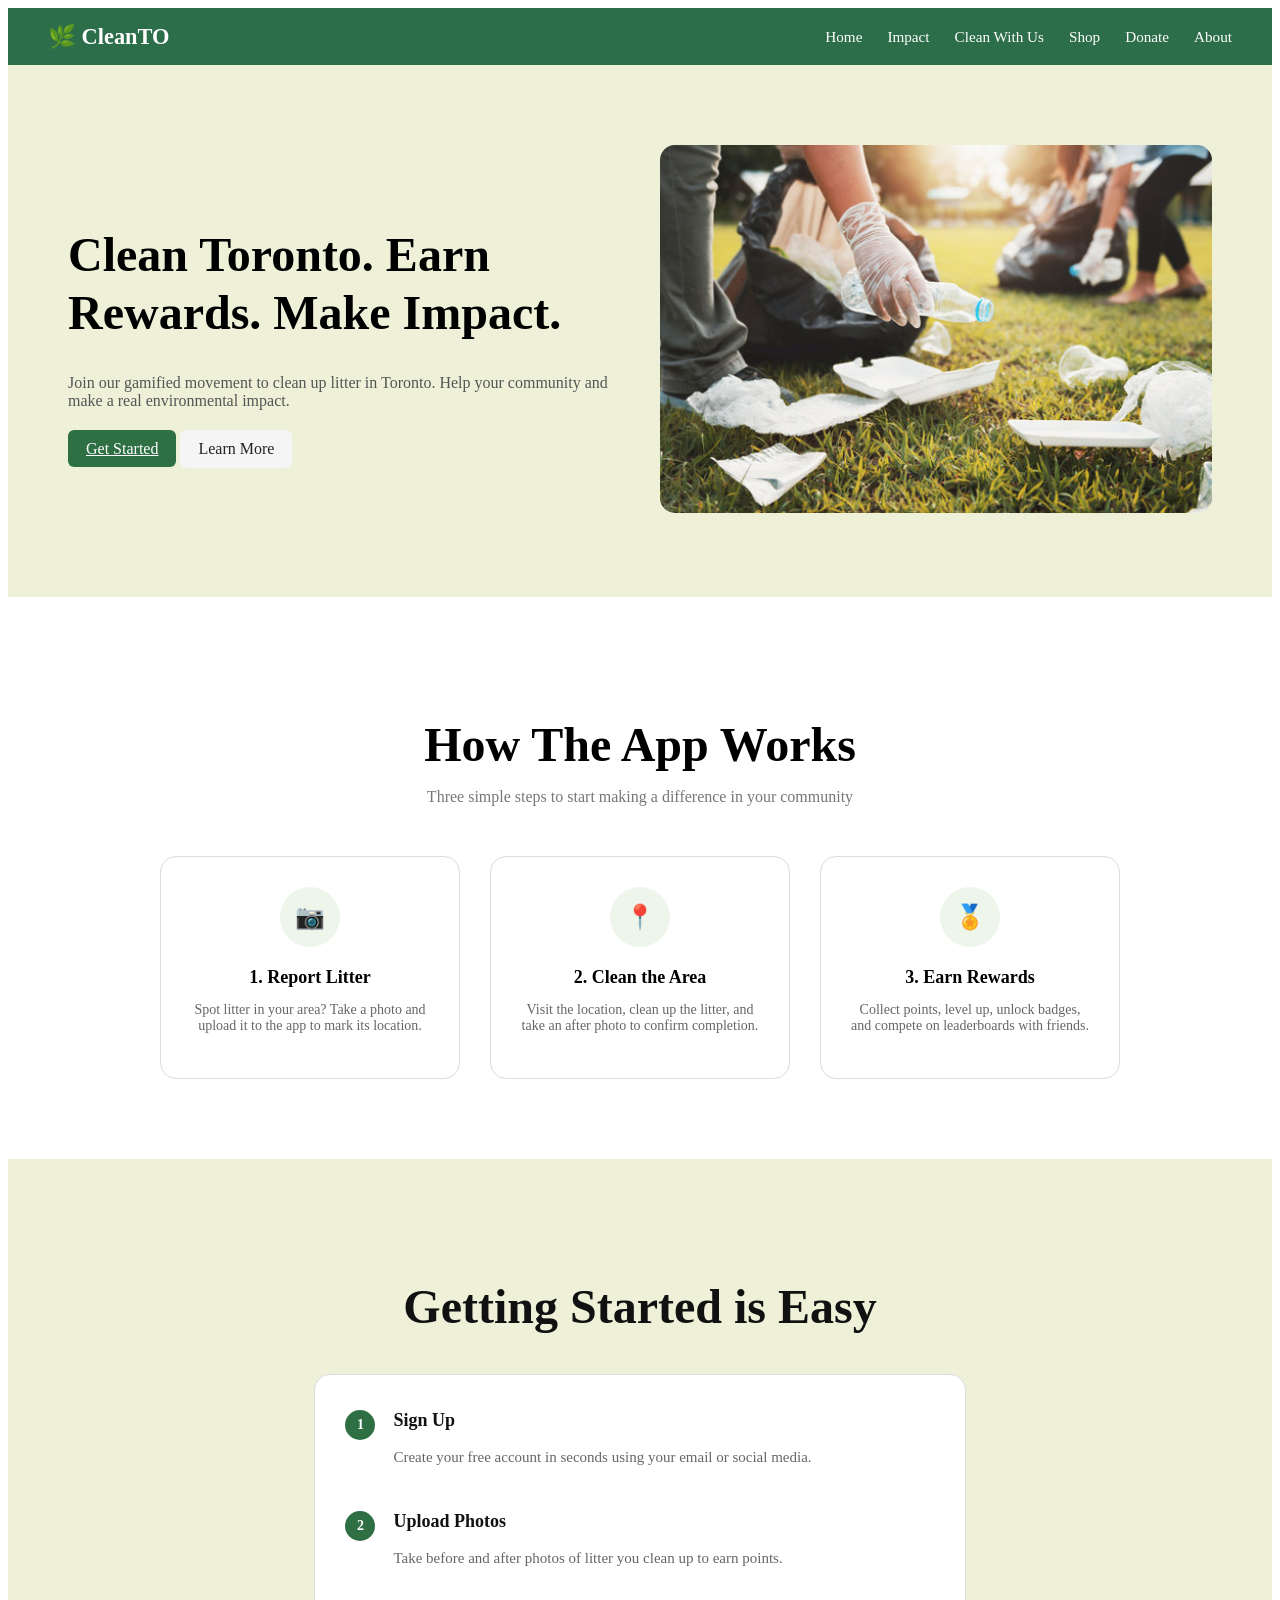
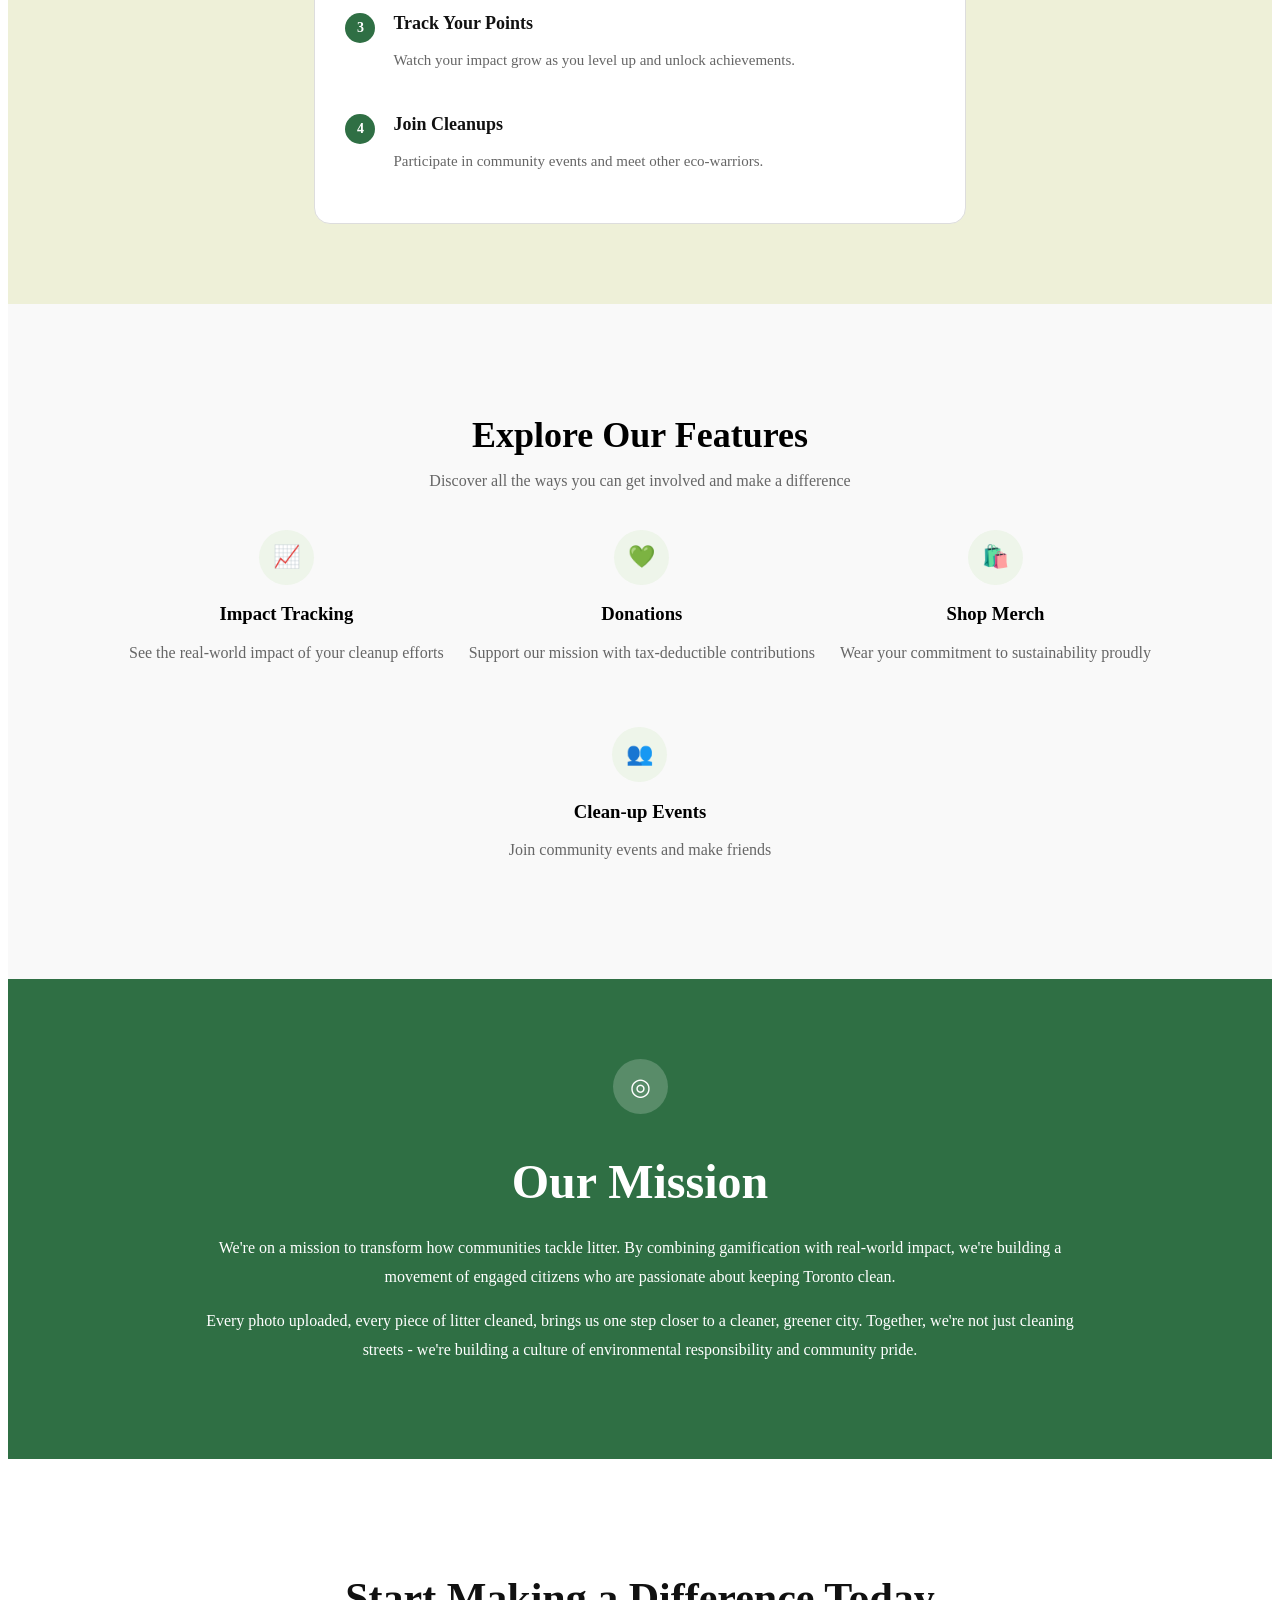
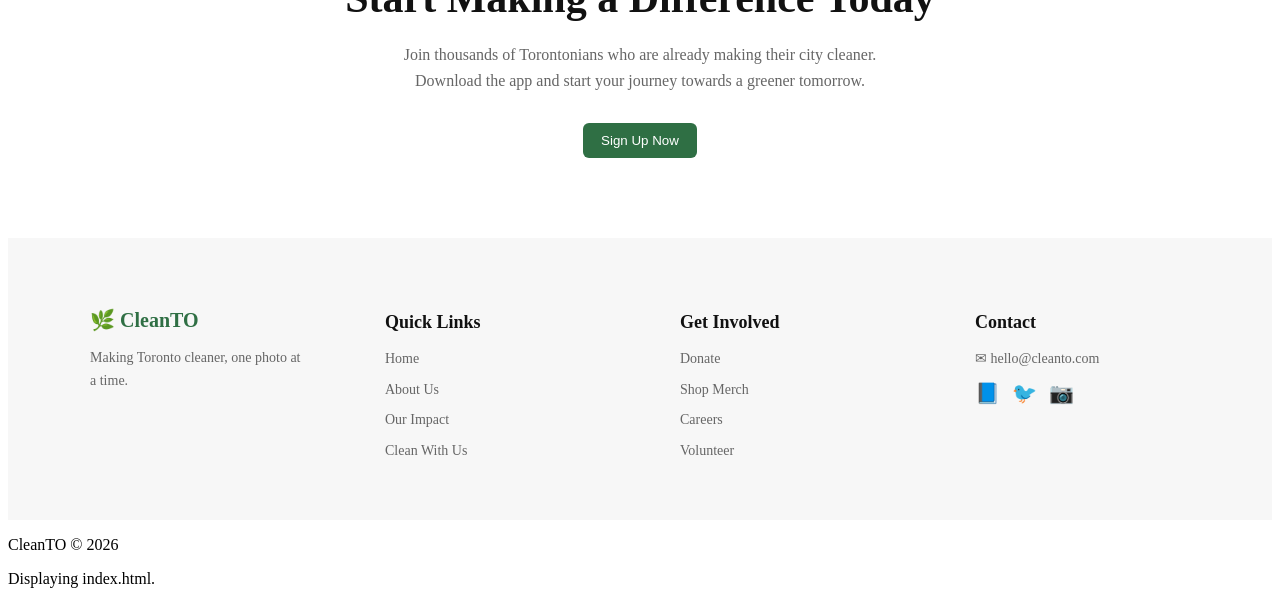
==== index.html @ b3d3f57f "Add files via upload" ====
<!DOCTYPE html>
<html>
<head>
  <title>CleanTO Homepage</title>
<meta charset="utf-8" />
<meta http-equiv="Content-type" content="text/html; charset=utf-8" />
<meta name="viewport" content="width=device-width, initial-scale=1" />

<meta name="keywords" content="HTML">

  <link rel="stylesheet" href="style.css">
</head>

<body>

    <!-- NAVIGATION -->
    <nav>
        <a href="#" class="logo">🌿 CleanTO</a>
        <ul>
            <li><a href="index.html" >Home</a></li>
            <li><a href="impact.html" >Impact</a></li>
            <li><a href="clean.html" >Clean With Us</a></li>
            <li><a href="shop.html" >Shop</a></li>
            <li><a href="donations.html" >Donate</a></li>
            <li><a href="about.html" >About</a></li>
        </ul>
    </nav>

<!-- Hero Section -->
<div class="hero">

  <!-- Left side -->
  <div class="hero-text">
    <h1>Clean Toronto. Earn Rewards. Make Impact.</h1>
    <p>
      Join our gamified movement to clean up litter in Toronto.
      Help your community and make a real environmental impact.
    </p>

   <a href="clean.html" class="btn-green">Get Started</a>
    <a href="about.html" class="btn-light">Learn More</a>
  </div>

  <!-- Right side -->
  <div class="hero-image">
    <img src="hero.jpg" alt="hero image">
  </div>

</div>

<!-- How it works -->
<section id="how">
  <h2>How The App Works</h2>
  <p class="how-subtitle">Three simple steps to start making a difference in your community</p>

  <div class="cards">
    <div class="card">
      <div class="icon-circle">📷</div>
      <h3>1. Report Litter</h3>
      <p>Spot litter in your area? Take a photo and upload it to the app to mark its location.</p>
    </div>

    <div class="card">
      <div class="icon-circle">📍</div>
      <h3>2. Clean the Area</h3>
      <p>Visit the location, clean up the litter, and take an after photo to confirm completion.</p>
    </div>

    <div class="card">
      <div class="icon-circle">🏅</div>
      <h3>3. Earn Rewards</h3>
      <p>Collect points, level up, unlock badges, and compete on leaderboards with friends.</p>
    </div>
  </div>
</section>
<section id="getting-started">
  <h2>Getting Started is Easy</h2>

  <div class="steps">
    <div class="step-item">
      <div class="step-number">1</div>
      <div class="step-text">
        <h3>Sign Up</h3>
        <p>Create your free account in seconds using your email or social media.</p>
      </div>
    </div>

    <div class="step-item">
      <div class="step-number">2</div>
      <div class="step-text">
        <h3>Upload Photos</h3>
        <p>Take before and after photos of litter you clean up to earn points.</p>
      </div>
    </div>

    <div class="step-item">
      <div class="step-number">3</div>
      <div class="step-text">
        <h3>Track Your Points</h3>
        <p>Watch your impact grow as you level up and unlock achievements.</p>
      </div>
    </div>

    <div class="step-item">
      <div class="step-number">4</div>
      <div class="step-text">
        <h3>Join Cleanups</h3>
        <p>Participate in community events and meet other eco-warriors.</p>
      </div>
    </div>
  </div>
</section>
<section id="features">
  <h2>Explore Our Features</h2>
  <p class="feature-subtitle">
    Discover all the ways you can get involved and make a difference
  </p>

  <div class="feature-box">

    <div class="feature-card">
      <div class="feature-icon">📈</div>
      <h3>Impact Tracking</h3>
      <p>See the real-world impact of your cleanup efforts</p>
    </div>

    <div class="feature-card">
      <div class="feature-icon">💚</div>
      <h3>Donations</h3>
      <p>Support our mission with tax-deductible contributions</p>
    </div>

    <div class="feature-card">
      <div class="feature-icon">🛍️</div>
      <h3>Shop Merch</h3>
      <p>Wear your commitment to sustainability proudly</p>
    </div>

    <div class="feature-card">
      <div class="feature-icon">👥</div>
      <h3>Clean-up Events</h3>
      <p>Join community events and make friends</p>
    </div>

  </div>
</section>
<section id="mission">
  <div class="mission-icon">◎</div>
  <h2>Our Mission</h2>
  <p>
    We're on a mission to transform how communities tackle litter. By combining
    gamification with real-world impact, we're building a movement of engaged
    citizens who are passionate about keeping Toronto clean.
  </p>
  <p>
    Every photo uploaded, every piece of litter cleaned, brings us one step
    closer to a cleaner, greener city. Together, we're not just cleaning
    streets - we're building a culture of environmental responsibility and
    community pride.
  </p>
</section>
<section id="cta">
  <h2>Start Making a Difference Today</h2>
  <p class="cta-text">
    Join thousands of Torontonians who are already making their city cleaner.<br>
    Download the app and start your journey towards a greener tomorrow.
  </p>

  <div class="cta-buttons">
    <button class="btn-green" id="openSignup">Sign Up Now</button>
  </div>
</section>

<footer id="footer">
  <div class="footer-container">
    <div class="footer-column">
      <h3 class="footer-logo">🌿 CleanTO</h3>
      <p>Making Toronto cleaner, one photo at a time.</p>
    </div>

    <div class="footer-column">
      <h4>Quick Links</h4>
      <p>Home</p>
      <p>About Us</p>
      <p>Our Impact</p>
      <p>Clean With Us</p>
    </div>

    <div class="footer-column">
      <h4>Get Involved</h4>
      <p>Donate</p>
      <p>Shop Merch</p>
      <p>Careers</p>
      <p>Volunteer</p>
    </div>

    <div class="footer-column">
      <h4>Contact</h4>
      <p>✉ hello@cleanto.com</p>
      <div class="social-icons">
        <span>📘</span>
        <span>🐦</span>
        <span>📷</span>
      </div>
    </div>
  </div>
</footer>

<!-- Footer -->
<div class="footer">
  <p>CleanTO © 2026</p>
</div>

<script src="script.js"></script>
<!-- Signup Popup -->
<div id="signupModal" class="modal">
  <div class="modal-content">
    <span class="close">&times;</span>
    <h2>Sign Up</h2>

    <form id="signupForm">
      <input type="text" id="name" placeholder="Full Name"><br><br>
      <input type="email" id="email" placeholder="Email"><br><br>
      <input type="password" id="password" placeholder="Password"><br><br>

      <button type="submit" class="btn-green">Submit</button>
    </form>

    <p id="message"></p>
  </div>
</div>
<script src="script.js"></script>
</body>
</body>
</html>
Displaying index.html.
---- style.css ----
/* Navigation */
nav {
    background-color: #2c6e49;
    padding: 15px 40px;
    display: flex;
    justify-content: space-between;
    align-items: center;
}

nav .logo {
    color: white;
    font-size: 1.4rem;
    font-weight: bold;
    text-decoration: none;
}

nav ul {
    list-style: none;
    margin: 0;
    padding: 0;
    display: flex;
    gap: 25px;
}

nav ul li a {
    color: white;
    text-decoration: none;
    font-size: 0.95rem;
}

nav ul li a:hover {
    text-decoration: underline;
}

/* HERO SECTION */
.hero {
  display: flex;
  justify-content: space-between;
  align-items: center;
  background: #eef0d8;
  padding: 80px 60px;
  gap: 40px;
}

.hero-text {
  width: 50%;
}

.hero-text h1 {
  font-size: 48px;
  line-height: 1.2;
}

.hero-text p {
  margin: 20px 0;
  color: #555;
}

.hero-text button {
  margin-right: 10px;
}

/* BUTTONS */
.btn-green {
  background: #2f6f44; /* UPDATED */
  color: white;
  padding: 10px 18px;
  border: none;
  border-radius: 6px;
  cursor: pointer;
}

.btn-light {
  background: #f5f5f5;
  padding: 10px 18px;
  border: none;
  border-radius: 6px;
  cursor: pointer;
}

.hero-image {
  width: 50%;
}

.hero-image img {
  width: 100%;
  border-radius: 15px;
}

/* HOW IT WORKS */
#how {
  background: white;
  text-align: center;
  padding: 80px 40px;
}

#how h2 {
  font-size: 48px;
  margin-bottom: 10px;
}

.how-subtitle {
  color: #777;
  margin-bottom: 50px;
}

.cards {
  display: flex;
  justify-content: center;
  gap: 30px;
  flex-wrap: wrap;
}

.card {
  width: 300px;
  background: white;
  border: 1px solid #ddd;
  border-radius: 16px;
  padding: 30px;
  box-sizing: border-box;
}

.icon-circle {
  width: 60px;
  height: 60px;
  background: #eef5ea;
  border-radius: 50%;
  margin: 0 auto 20px;
  display: flex;
  justify-content: center;
  align-items: center;
  font-size: 24px;
}

.card h3 {
  font-size: 18px;
  margin-bottom: 10px;
}

.card p {
  color: #666;
  font-size: 14px;
}

/* GETTING STARTED */
#getting-started {
  background: #eef0d8;
  text-align: center;
  padding: 80px 40px;
}

#getting-started h2 {
  font-size: 48px;
  margin-bottom: 40px;
  color: #111;
}

.steps {
  background: white;
  width: 55%;
  margin: auto;
  padding: 35px 30px;
  border-radius: 16px;
  border: 1px solid #ddd;
  box-sizing: border-box;
  text-align: left;
}

.step-item {
  display: flex;
  align-items: flex-start;
  gap: 18px;
  margin-bottom: 28px;
}

.step-item:last-child {
  margin-bottom: 0;
}

.step-number {
  width: 30px;
  height: 30px;
  background: #2f6f44; /* UPDATED */
  color: white;
  border-radius: 50%;
  display: flex;
  justify-content: center;
  align-items: center;
  font-size: 14px;
  font-weight: bold;
  flex-shrink: 0;
}

.step-text h3 {
  margin: 0 0 8px 0;
  font-size: 18px;
  color: #111;
}

.step-text p {
  margin: 0;
  font-size: 15px;
  color: #666;
  line-height: 1.5;
}

.steps p {
  margin: 15px 0;
}

/* FEATURES */
#features {
  text-align: center;
  padding: 80px 40px;
  background: #f9f9f9;
}

#features h2 {
  font-size: 36px;
  margin-bottom: 10px;
}

#features p {
  color: #666;
  margin-bottom: 40px;
}

/* Feature Cards */
.feature-box {
  display: flex;
  justify-content: center;
  gap: 25px;
  flex-wrap: wrap;
}

.feature {
  width: 220px;
  padding: 25px 20px;
  border: 1px solid #ddd;
  border-radius: 14px;
  background: white;
  text-align: center;
  transition: 0.3s;
}

/* Hover effect */
.feature:hover {
  transform: translateY(-5px);
  box-shadow: 0 8px 20px rgba(0,0,0,0.08);
}

/* Icon circle */
.feature-icon {
  width: 55px;
  height: 55px;
  background: #eef5ea;
  border-radius: 50%;
  display: flex;
  justify-content: center;
  align-items: center;
  margin: 0 auto 15px;
  font-size: 22px;
  color: #2f6f44;
}

/* Title */
.feature h3 {
  margin-bottom: 8px;
  font-size: 16px;
}

/* Text */
.feature p {
  font-size: 14px;
  color: #666;
}

/* MISSION */
#mission {
  background: #2f6f44; /* UPDATED */
  color: white;
  text-align: center;
  padding: 80px 20px;
}

.mission-icon {
  width: 55px;
  height: 55px;
  background: rgba(255, 255, 255, 0.2);
  border-radius: 50%;
  margin: 0 auto 25px;
  display: flex;
  justify-content: center;
  align-items: center;
  font-size: 24px;
}

#mission h2 {
  font-size: 48px;
  margin-bottom: 25px;
}

#mission p {
  max-width: 900px;
  margin: 0 auto 15px;
  font-size: 16px;
  line-height: 1.8;
}

/* FOOTER */
/* CTA */
#cta {
  background: white;
  text-align: center;
  padding: 80px 20px;
}

#cta h2 {
  font-size: 42px;
  margin-bottom: 20px;
  color: #111;
}

.cta-text {
  color: #666;
  font-size: 16px;
  margin-bottom: 30px;
  line-height: 1.6;
}

.cta-buttons {
  display: flex;
  justify-content: center;
  gap: 15px;
}

/* FOOTER */
#footer {
  background: #f7f7f7;
  padding: 50px 40px;
}

.footer-container {
  display: flex;
  justify-content: center;   /* changed from space-between */
  gap: 80px;                 /* adds spacing between columns */
  flex-wrap: wrap;
  text-align: left;
  max-width: 1100px;
  margin: auto;              /* centers the whole footer */
}

.footer-column {
  min-width: 180px;
  flex: 1;
}

.footer-logo {
  color: #2f6f44;
  margin-bottom: 15px;
  font-size: 20px;
  font-weight: bold;
}

.footer-column h4 {
  margin-bottom: 15px;
  color: #111;
  font-size: 18px;
}

.footer-column p {
  margin: 8px 0;
  color: #666;
  font-size: 14px;
  line-height: 1.6;
}

.social-icons {
  display: flex;
  gap: 12px;
  margin-top: 10px;
  font-size: 20px;
}

/* BUTTON HOVER */
button:hover {
  opacity: 0.9;
}

/* RESPONSIVE */
@media (max-width: 900px) {
  .hero {
    flex-direction: column;
    text-align: center;
  }

  .hero-text,
  .hero-image {
    width: 100%;
  }

  .cards {
    flex-direction: column;
  }

  .feature-box {
    flex-direction: column;
  }

  .steps {
    width: 90%;
  }
}

/* EXTRA SECTIONS */
.feature-icon {
  background: #eef5ea;
}

.footer-logo {
  color: #2f6f44; /* UPDATED */
}
.btn-light {
  text-decoration: none;
  color: #222; /* same as your text color */
  display: inline-block;
}
/* MODAL */
.modal {
  display: none;
  position: fixed;
  z-index: 999;
  left: 0;
  top: 0;
  width: 100%;
  height: 100%;
  background: rgba(0,0,0,0.5);
}

.modal-content {
  background: white;
  width: 300px;
  margin: 10% auto;
  padding: 25px;
  border-radius: 10px;
  text-align: center;
}

.modal-content input {
  width: 90%;
  padding: 10px;
  border: 1px solid #ccc;
  border-radius: 5px;
}

.close {
  float: right;
  cursor: pointer;
  font-size: 20px;
}

/* SUCCESS / ERROR */
.success {
  color: green;
  margin-top: 10px;
}

.error {
  color: red;
  margin-top: 10px;
}
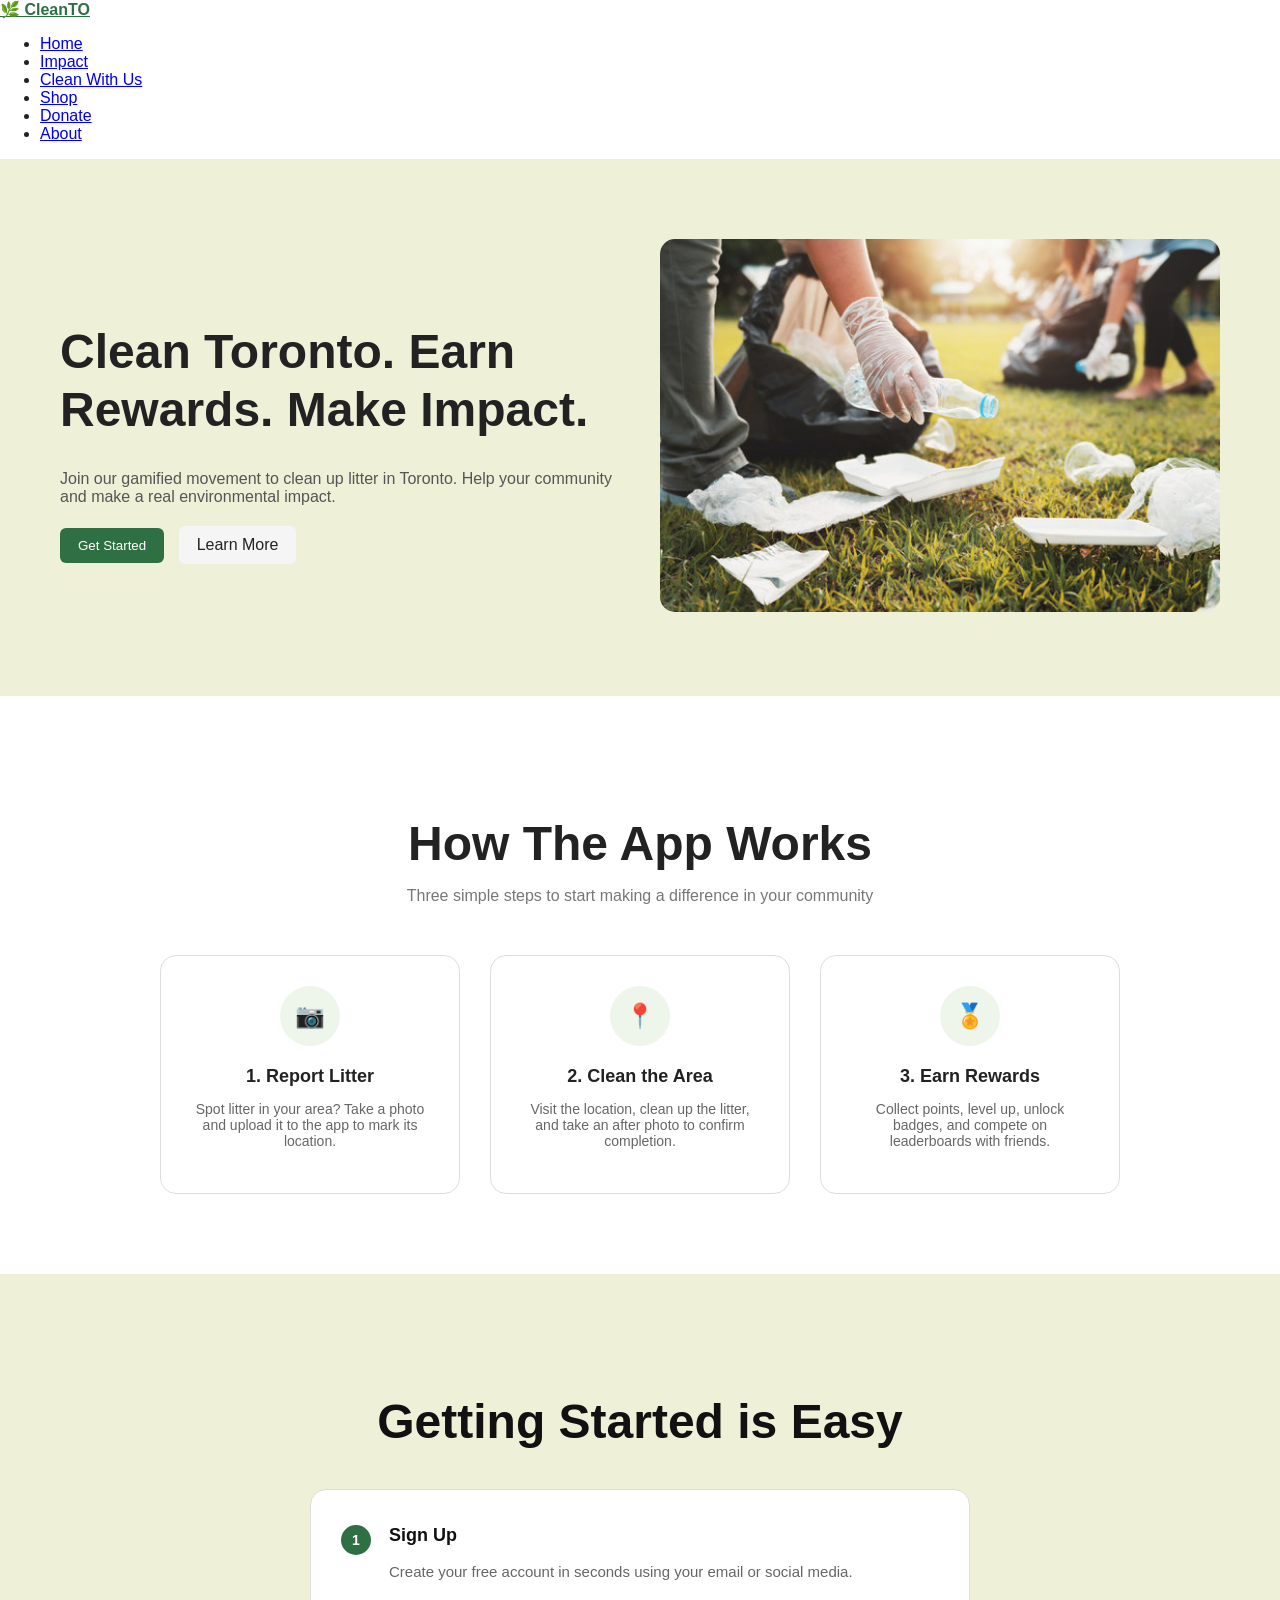
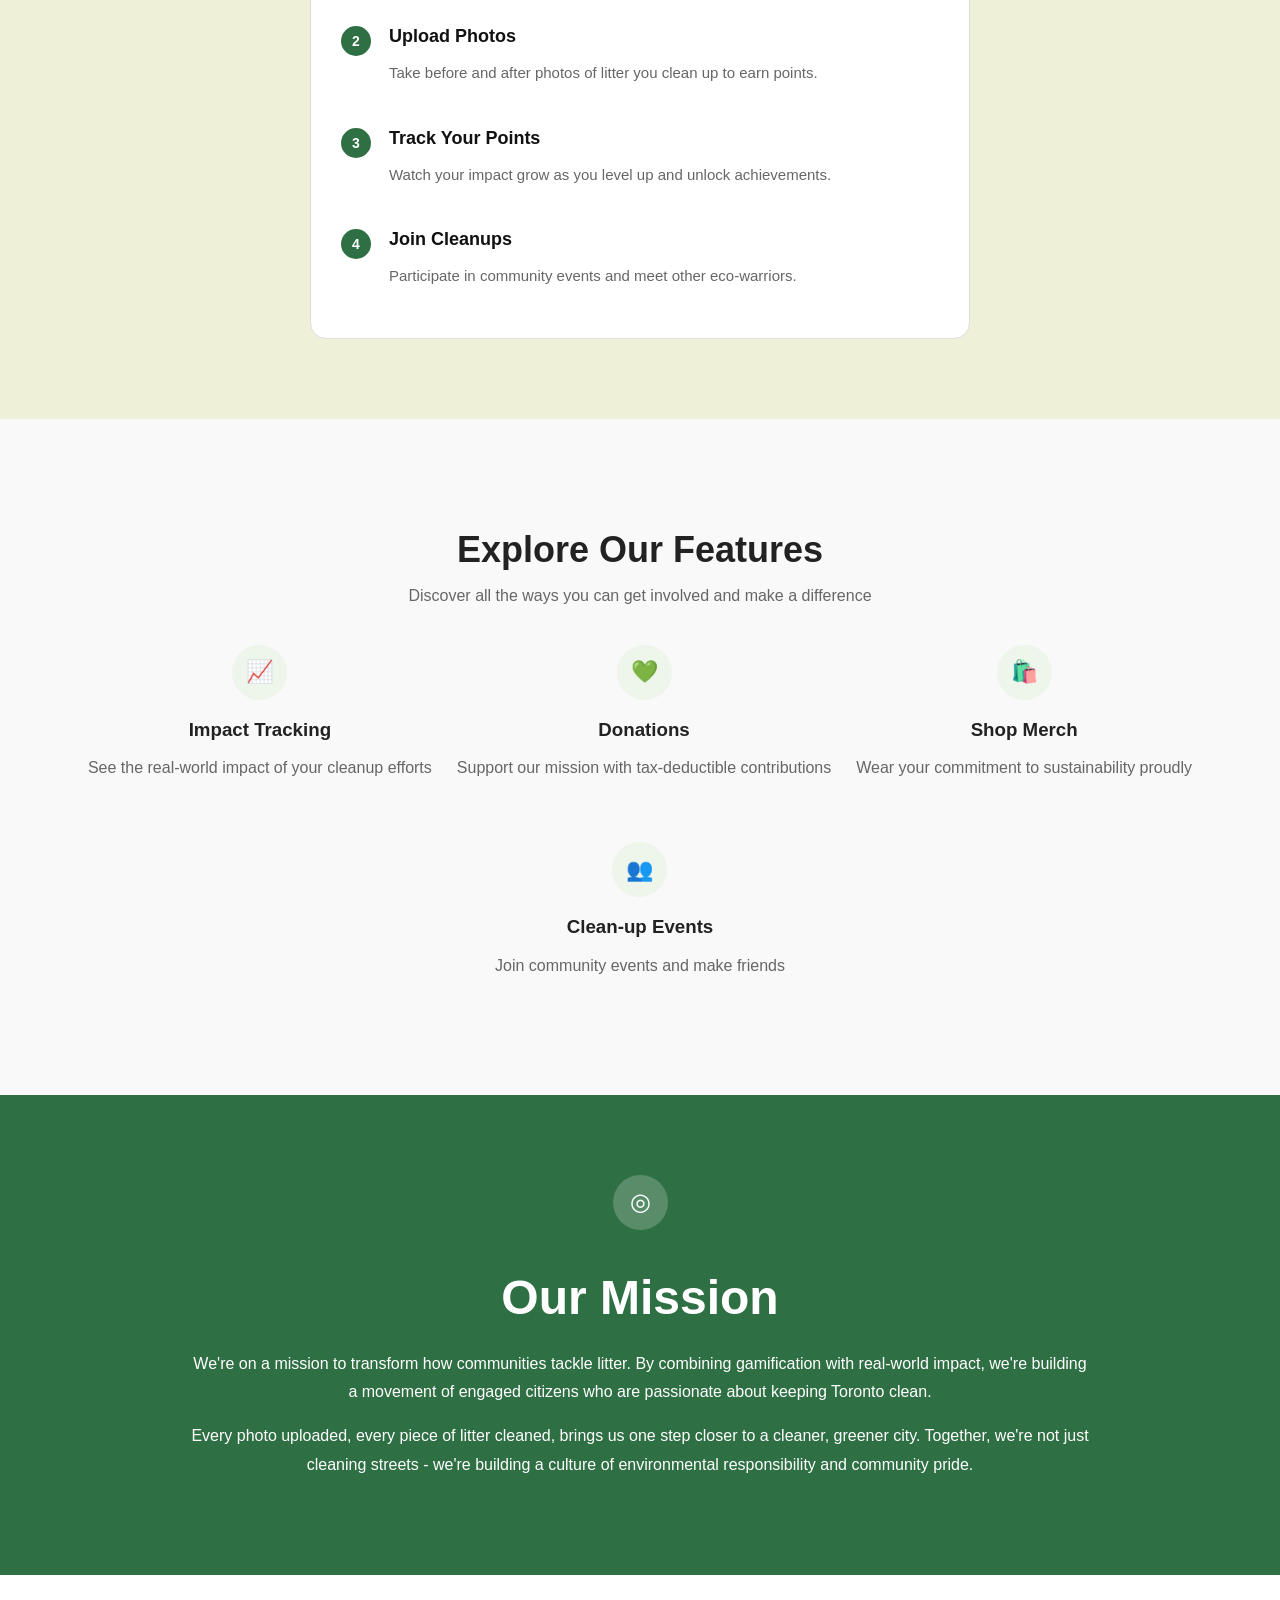
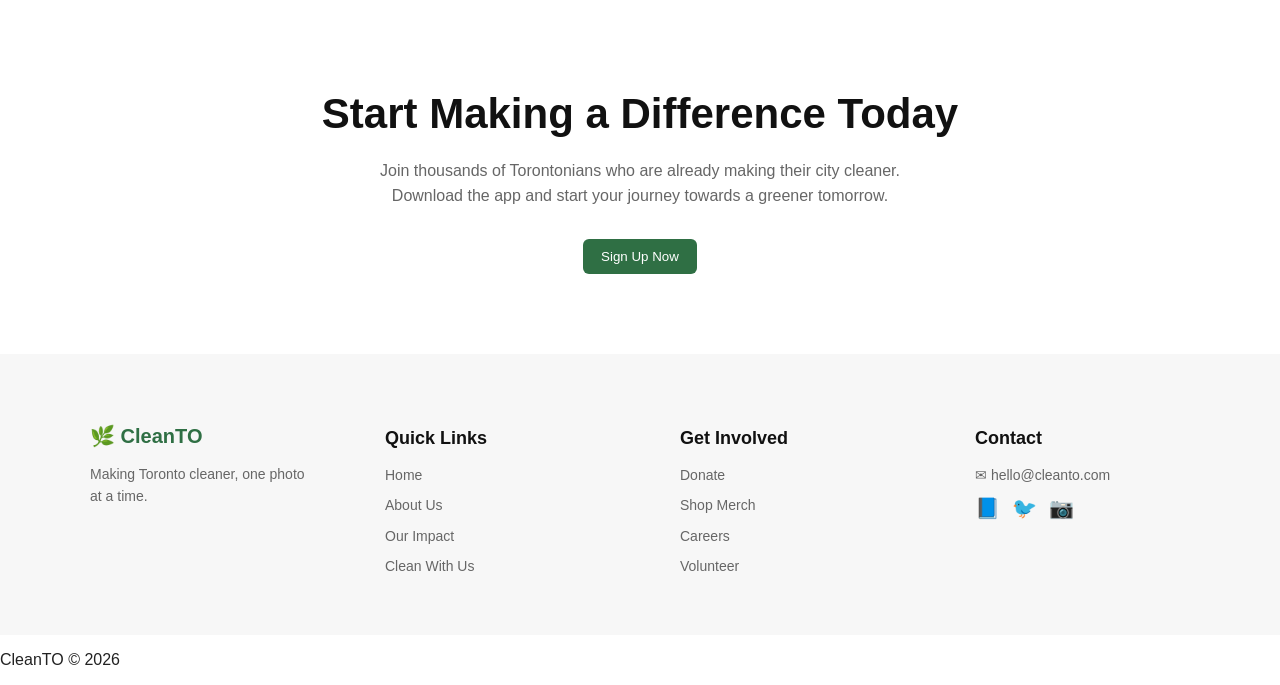
==== commit 0ce3e083: "Add files via upload" ====
--- a/index.html
+++ b/index.html
@@ -37,7 +37,7 @@
       Help your community and make a real environmental impact.
     </p>
 
-   <a href="clean.html" class="btn-green">Get Started</a>
+    <button class="btn-green">Get Started</button>
     <a href="about.html" class="btn-light">Learn More</a>
   </div>
 
@@ -231,6 +231,4 @@
 </div>
 <script src="script.js"></script>
 </body>
-</body>
 </html>
-Displaying index.html.
--- a/style.css
+++ b/style.css
@@ -1,36 +1,48 @@
-
-/* Navigation */
-nav {
-    background-color: #2c6e49;
-    padding: 15px 40px;
-    display: flex;
-    justify-content: space-between;
-    align-items: center;
-}
-
-nav .logo {
-    color: white;
-    font-size: 1.4rem;
-    font-weight: bold;
-    text-decoration: none;
-}
-
-nav ul {
-    list-style: none;
-    margin: 0;
-    padding: 0;
-    display: flex;
-    gap: 25px;
-}
-
-nav ul li a {
-    color: white;
-    text-decoration: none;
-    font-size: 0.95rem;
-}
-
-nav ul li a:hover {
-    text-decoration: underline;
+/* RESET */
+body {
+  margin: 0;
+  font-family: Arial, sans-serif;
+  color: #222;
+}
+
+/* NAVBAR */
+#navbar {
+  display: flex;
+  justify-content: space-between;
+  align-items: center;
+  padding: 15px 30px;
+  background: white;
+  border-bottom: 1px solid #ddd;
+}
+
+.logo {
+  color: #2f6f44; /* UPDATED */
+  font-weight: bold;
+  display: flex;
+  align-items: center;
+  gap: 8px;
+  margin: 0;
+}
+
+.nav-links {
+  display: flex;
+  align-items: center;
+  gap: 28px;
+}
+
+.nav-links a {
+  text-decoration: none;
+  color: #222;
+  font-size: 14px;
+}
+
+.nav-links a:hover {
+  color: #2f6f44; /* UPDATED */
+}
+
+#navbar h2 {
+  color: #2f6f44; /* UPDATED */
+  margin: 0;
 }
 
 /* HERO SECTION */
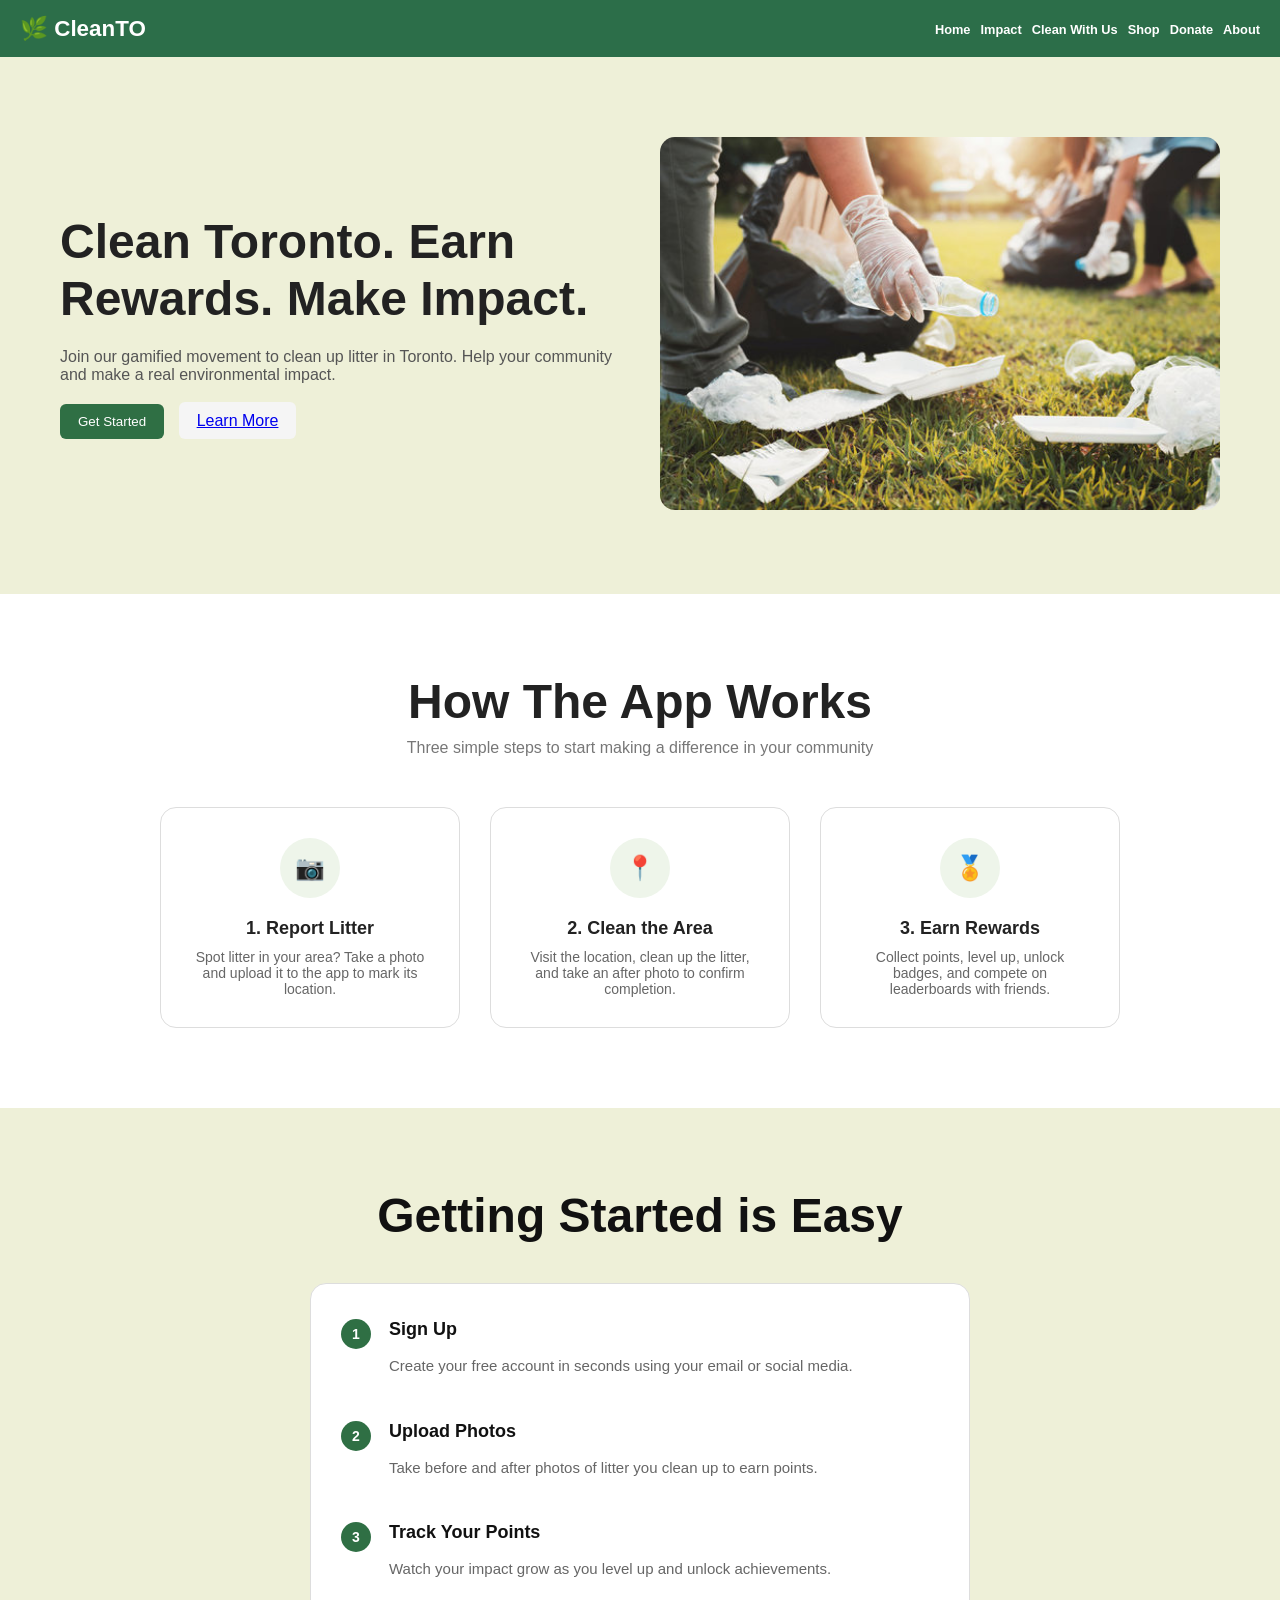
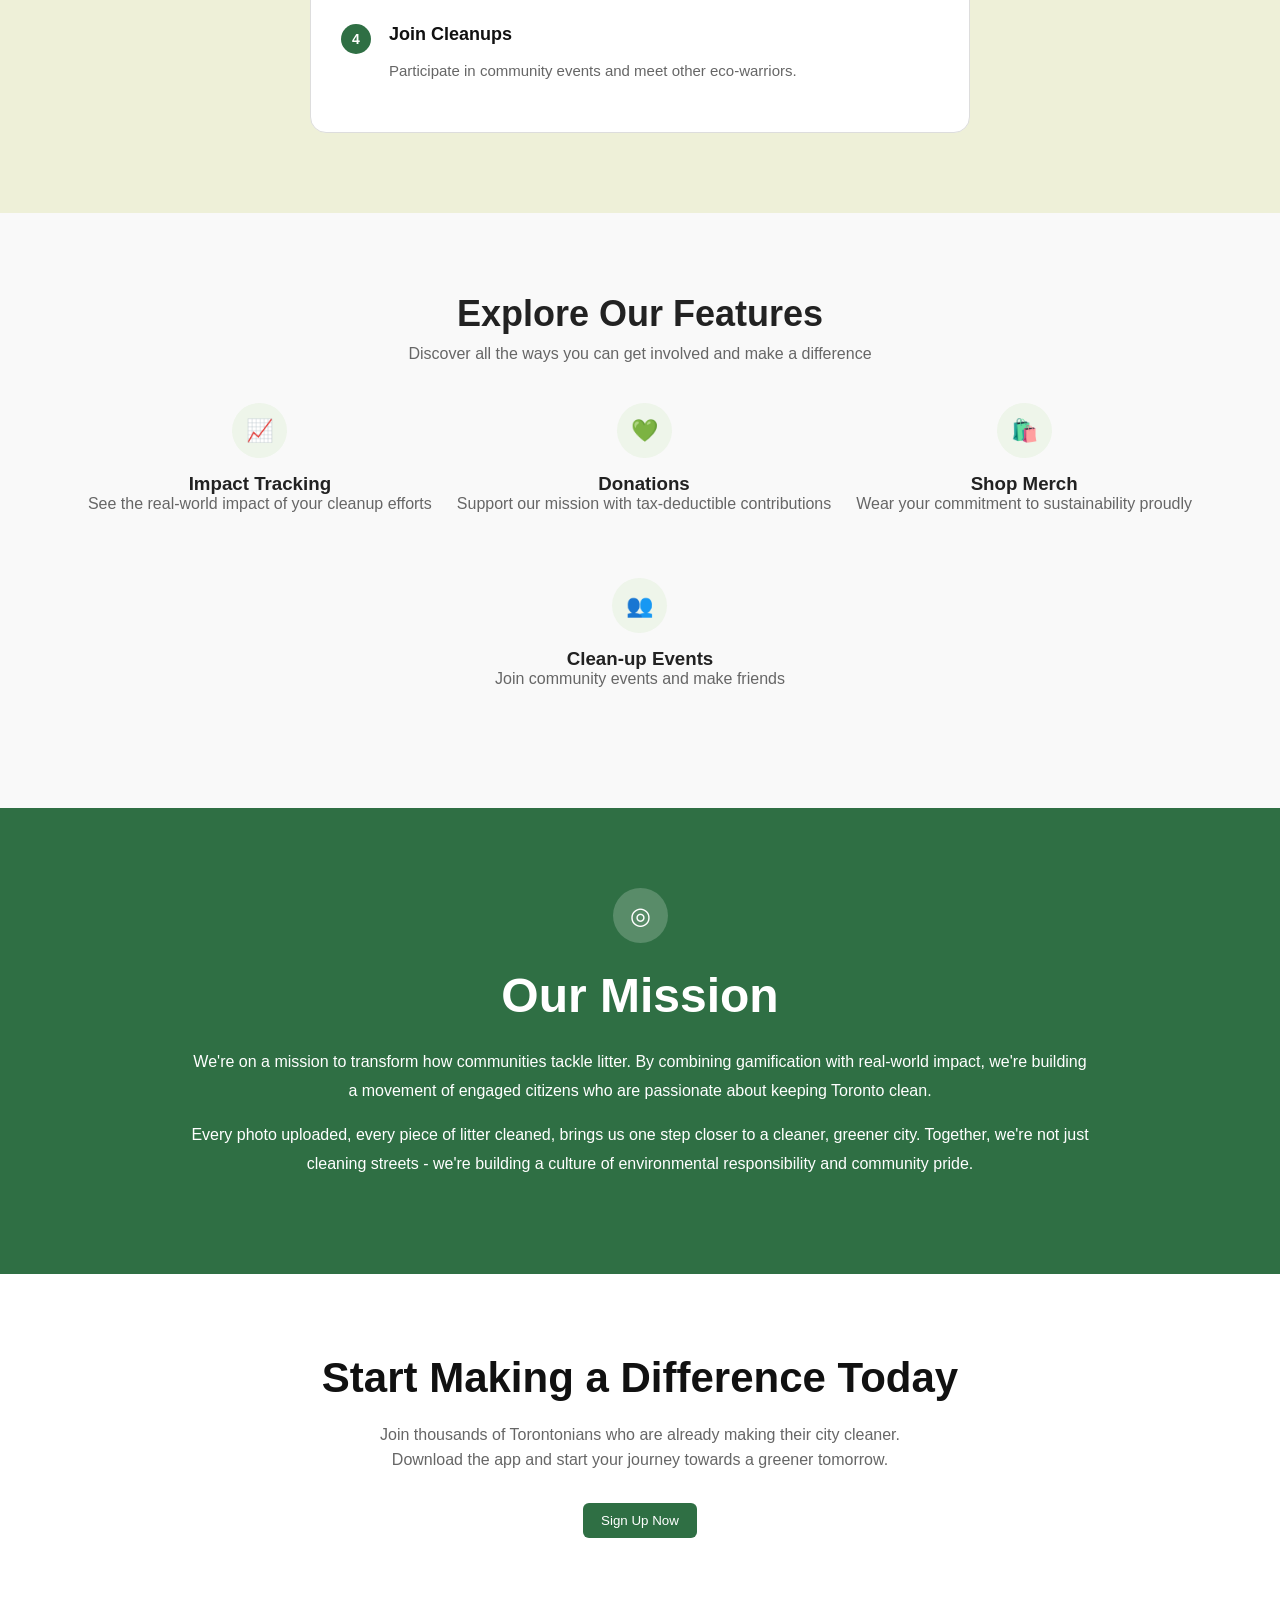
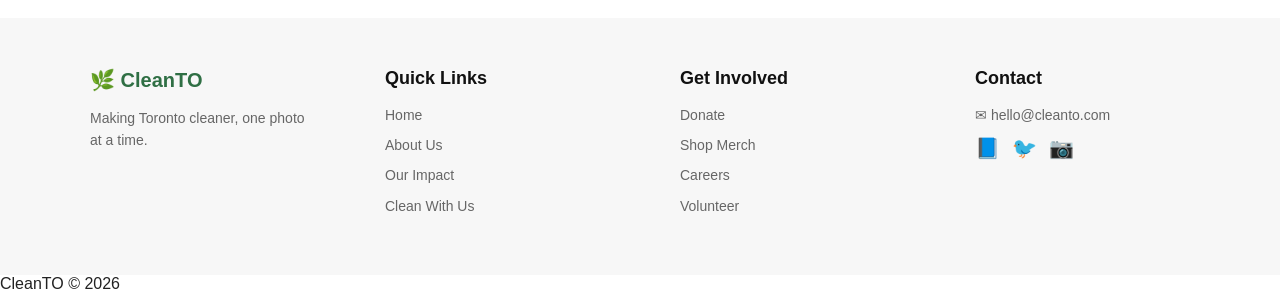
==== commit 8f75cb7f: "Add files via upload" ====
--- a/index.html
+++ b/index.html
@@ -212,6 +212,8 @@
 </div>
 
 <script src="script.js"></script>
+
+
 <!-- Signup Popup -->
 <div id="signupModal" class="modal">
   <div class="modal-content">
@@ -229,6 +231,5 @@
     <p id="message"></p>
   </div>
 </div>
-<script src="script.js"></script>
 </body>
 </html>
--- a/style.css
+++ b/style.css
@@ -1,4 +1,9 @@
-/* RESET */
+* {
+    margin: 0;
+    padding: 0;
+    box-sizing: border-box;
+}
+
 body {
   margin: 0;
   font-family: Arial, sans-serif;
@@ -6,44 +11,44 @@
 }
 
 /* NAVBAR */
-#navbar {
-  display: flex;
-  justify-content: space-between;
-  align-items: center;
-  padding: 15px 30px;
-  background: white;
-  border-bottom: 1px solid #ddd;
-}
-
-.logo {
-  color: #2f6f44; /* UPDATED */
-  font-weight: bold;
-  display: flex;
-  align-items: center;
-  gap: 8px;
-  margin: 0;
-}
-
-.nav-links {
-  display: flex;
-  align-items: center;
-  gap: 28px;
-}
-
-.nav-links a {
-  text-decoration: none;
-  color: #222;
-  font-size: 14px;
-}
-
-.nav-links a:hover {
-  color: #2f6f44; /* UPDATED */
-}
-
-#navbar h2 {
-  color: #2f6f44; /* UPDATED */
-  margin: 0;
-}
+nav {
+    background-color: #2c6e49;
+    padding: 15px 20px;
+    display: flex;
+    justify-content: space-between;
+    align-items: center;
+    width: 100%;
+    flex-wrap: wrap; /* Allows links to wrap if the screen is too narrow */    
+}
+
+nav .logo {
+    color: white;
+    font-size: 1.4rem;
+    font-weight: bold;
+    text-decoration: none;
+}
+
+nav ul {
+    list-style: none;
+    margin: 0;
+    padding: 0;
+    display: flex;
+    gap: 10px;
+    flex-wrap: wrap; /* Prevents links from pushing past the screen edge */
+    justify-content: flex-end;
+}
+
+nav ul li a {
+    color: white;
+    text-decoration: none;
+    font-weight:bold;
+    font-size: 0.8rem;
+}
+
+nav ul li a:hover {
+    text-decoration: underline;
+}
+
 
 /* HERO SECTION */
 .hero {
@@ -73,6 +78,53 @@
   margin-right: 10px;
 }
 
+
+/* BUTTONS */
+.btn-green {
+  background: #2f6f44; /* UPDATED */
+  color: white;
+  padding: 10px 18px;
+  border: none;
+  border-radius: 6px;
+  cursor: pointer;
+}
+
+.btn-light {
+  background: #f5f5f5;
+  padding: 10px 18px;
+  border: none;
+  border-radius: 6px;
+  cursor: pointer;
+}
+
+
+.btn-white {
+    background-color: white;
+    color: #2c6e49;
+    border: none;
+    padding: 12px 26px;
+    font-size: 0.95rem;
+    border-radius: 6px;
+    cursor: pointer;
+}
+
+.btn-white:hover {
+    background-color: #d8f3dc;
+}
+
+.btn-outline {
+    background-color: transparent;
+    color: white;
+    border: 2px solid white;
+    padding: 12px 26px;
+    font-size: 0.95rem;
+    border-radius: 6px;
+    cursor: pointer;
+}
+
+.btn-outline:hover {
+    background-color: rgba(255,255,255,0.12);
+}
 /* BUTTONS */
 .btn-green {
   background: #2f6f44; /* UPDATED */
@@ -433,11 +485,7 @@
 .footer-logo {
   color: #2f6f44; /* UPDATED */
 }
-.btn-light {
-  text-decoration: none;
-  color: #222; /* same as your text color */
-  display: inline-block;
-}
+
 /* MODAL */
 .modal {
   display: none;
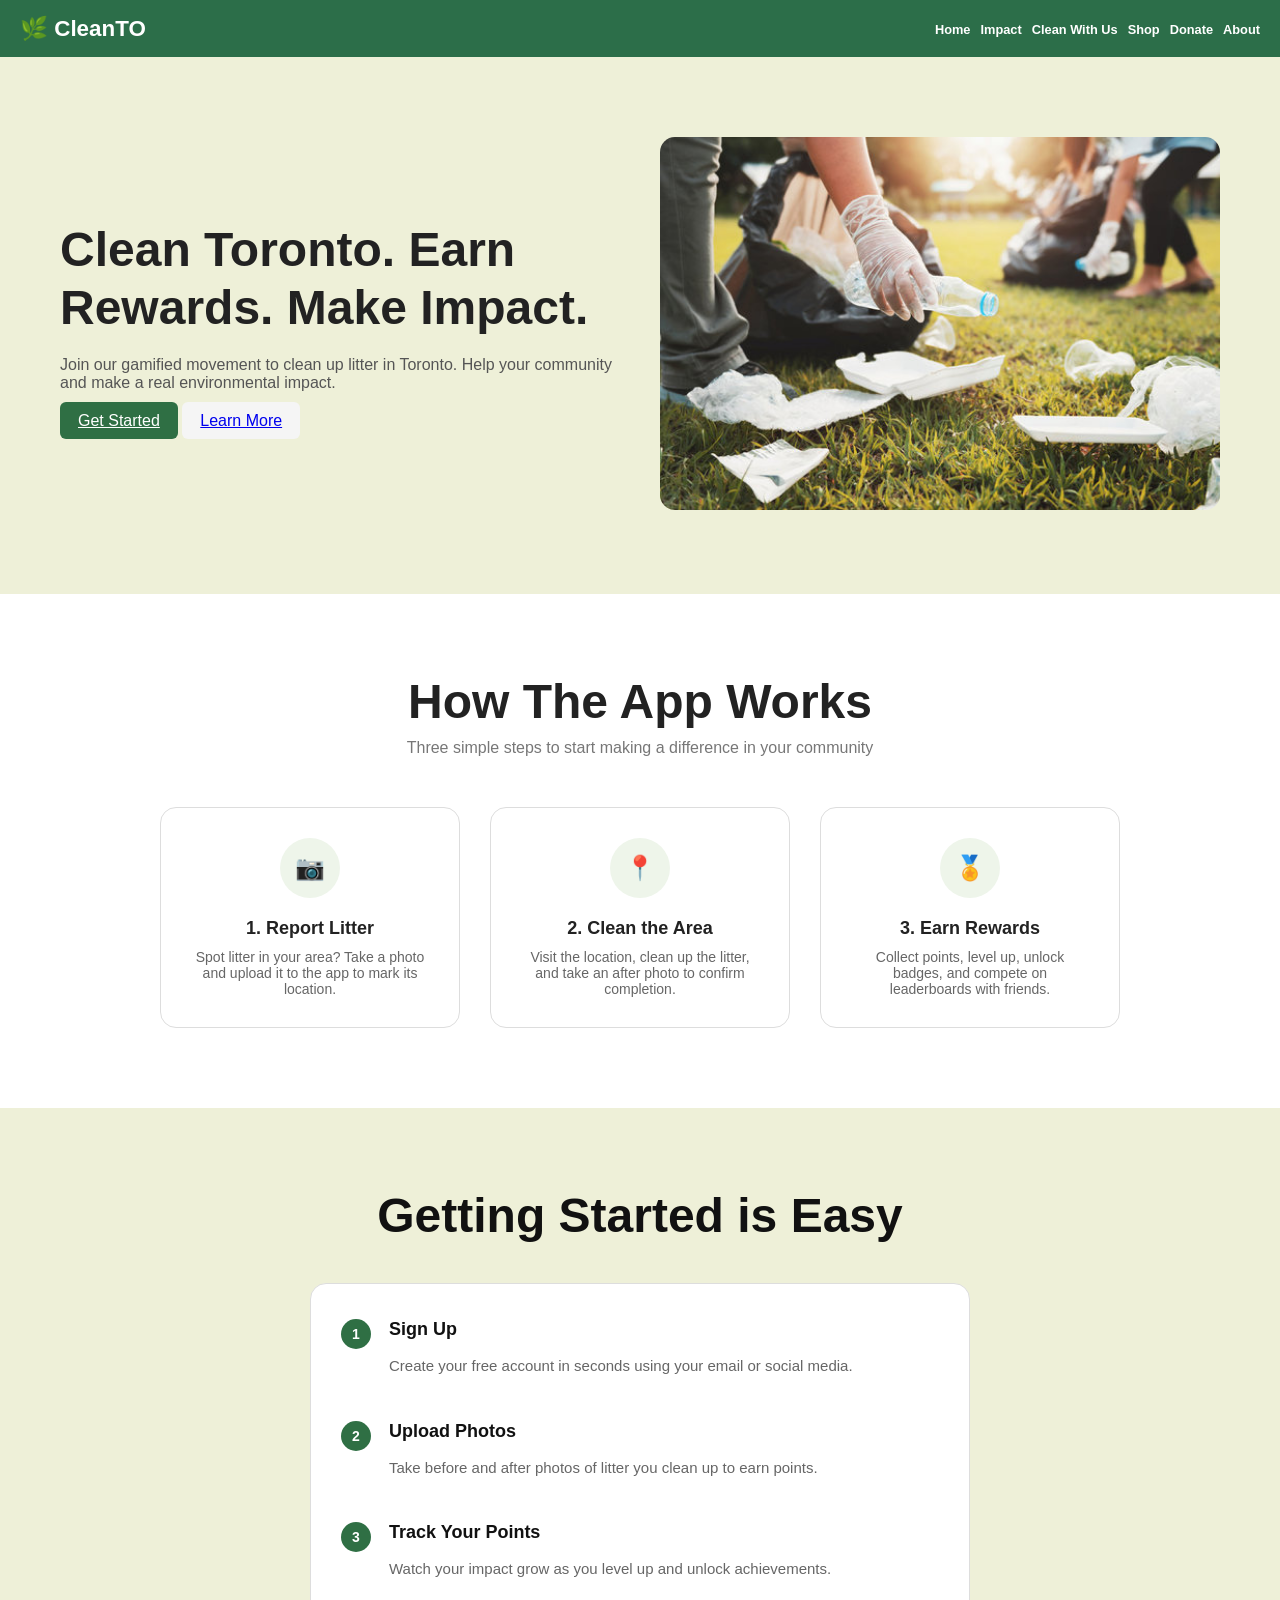
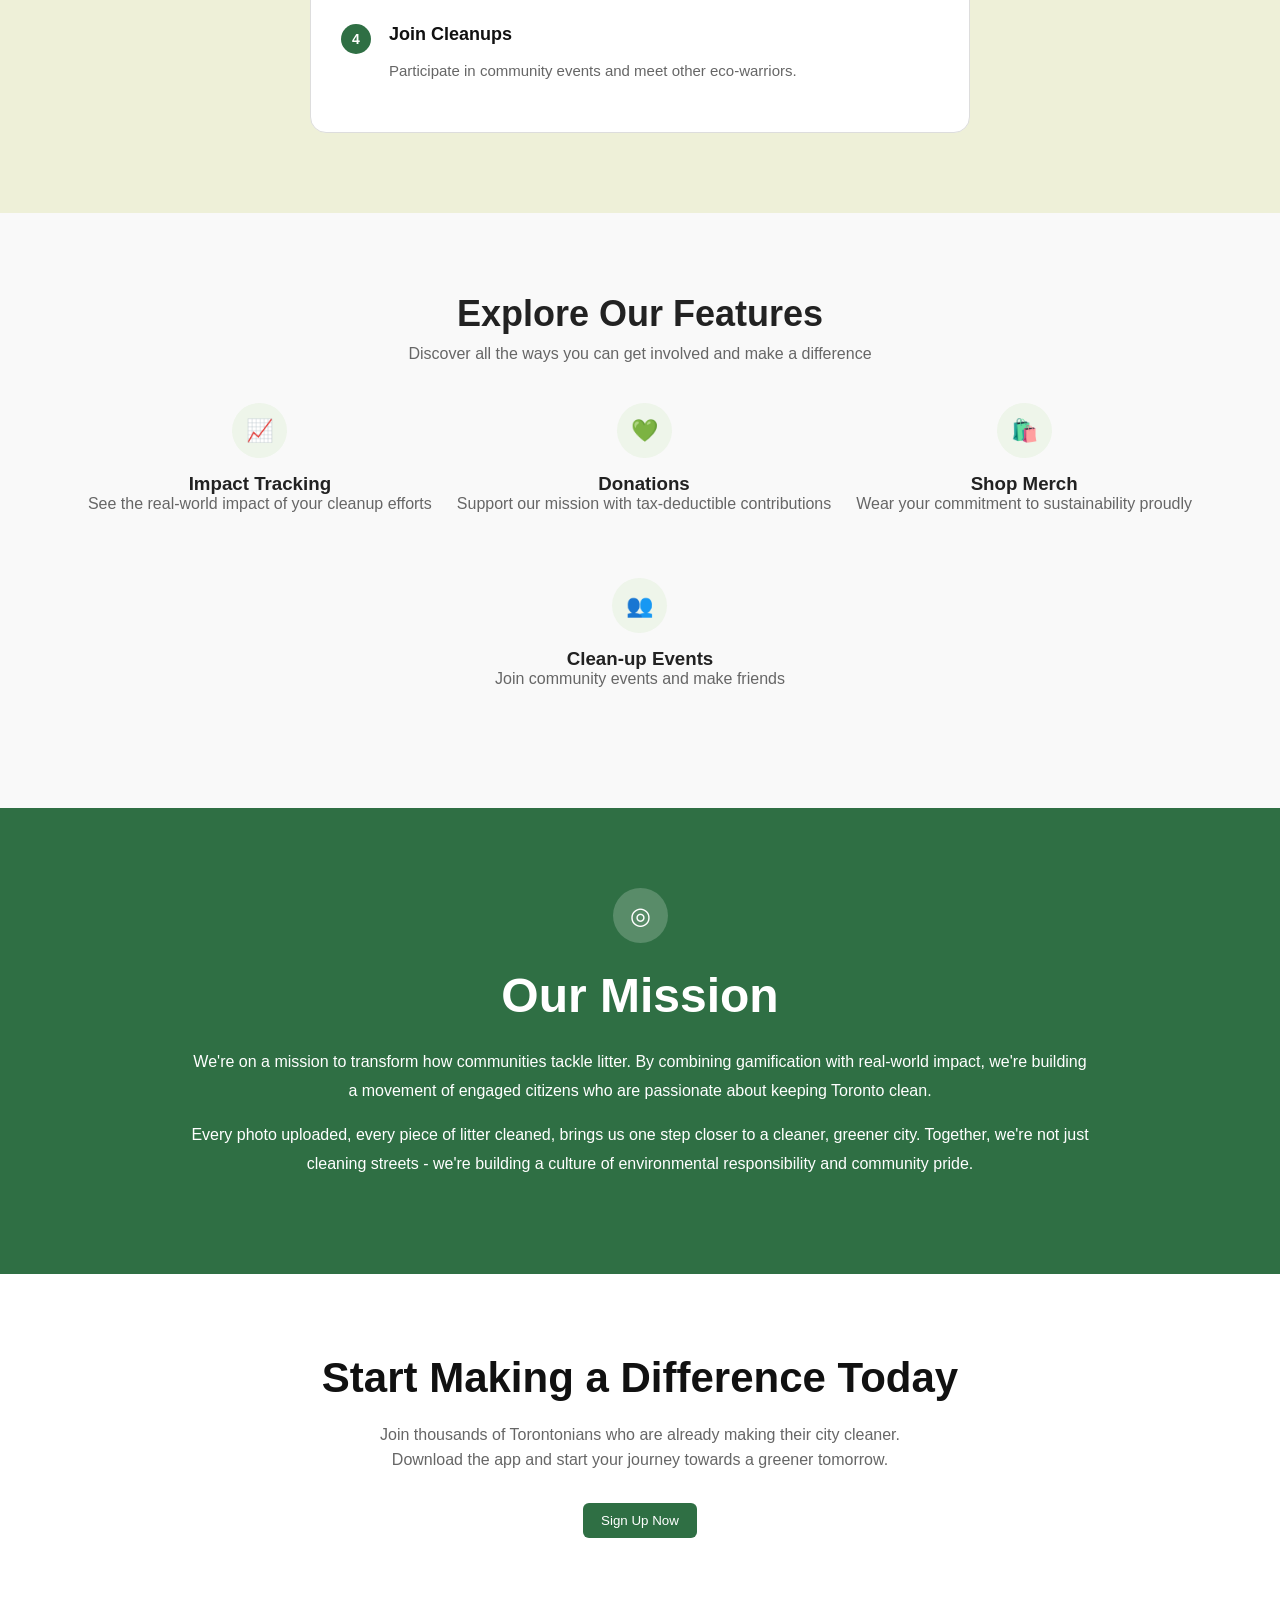
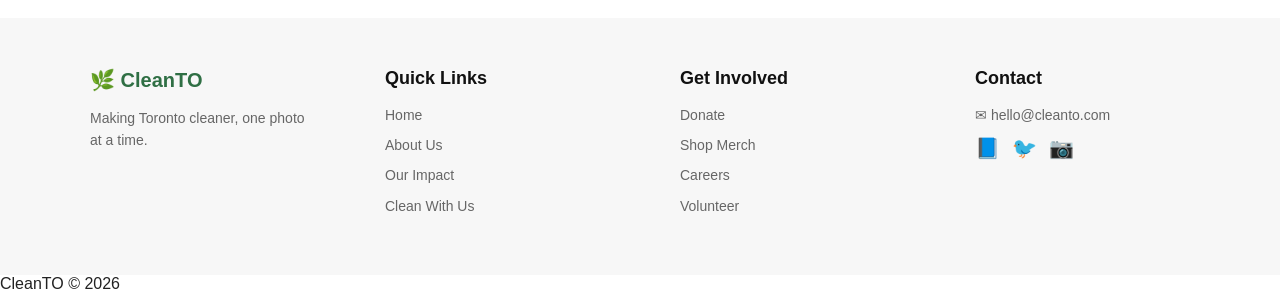
==== commit fee969fc: "Add files via upload" ====
--- a/index.html
+++ b/index.html
@@ -37,7 +37,7 @@
       Help your community and make a real environmental impact.
     </p>
 
-    <button class="btn-green">Get Started</button>
+    <a href="clean.html" class="btn-green">Get Started</a>
     <a href="about.html" class="btn-light">Learn More</a>
   </div>
 
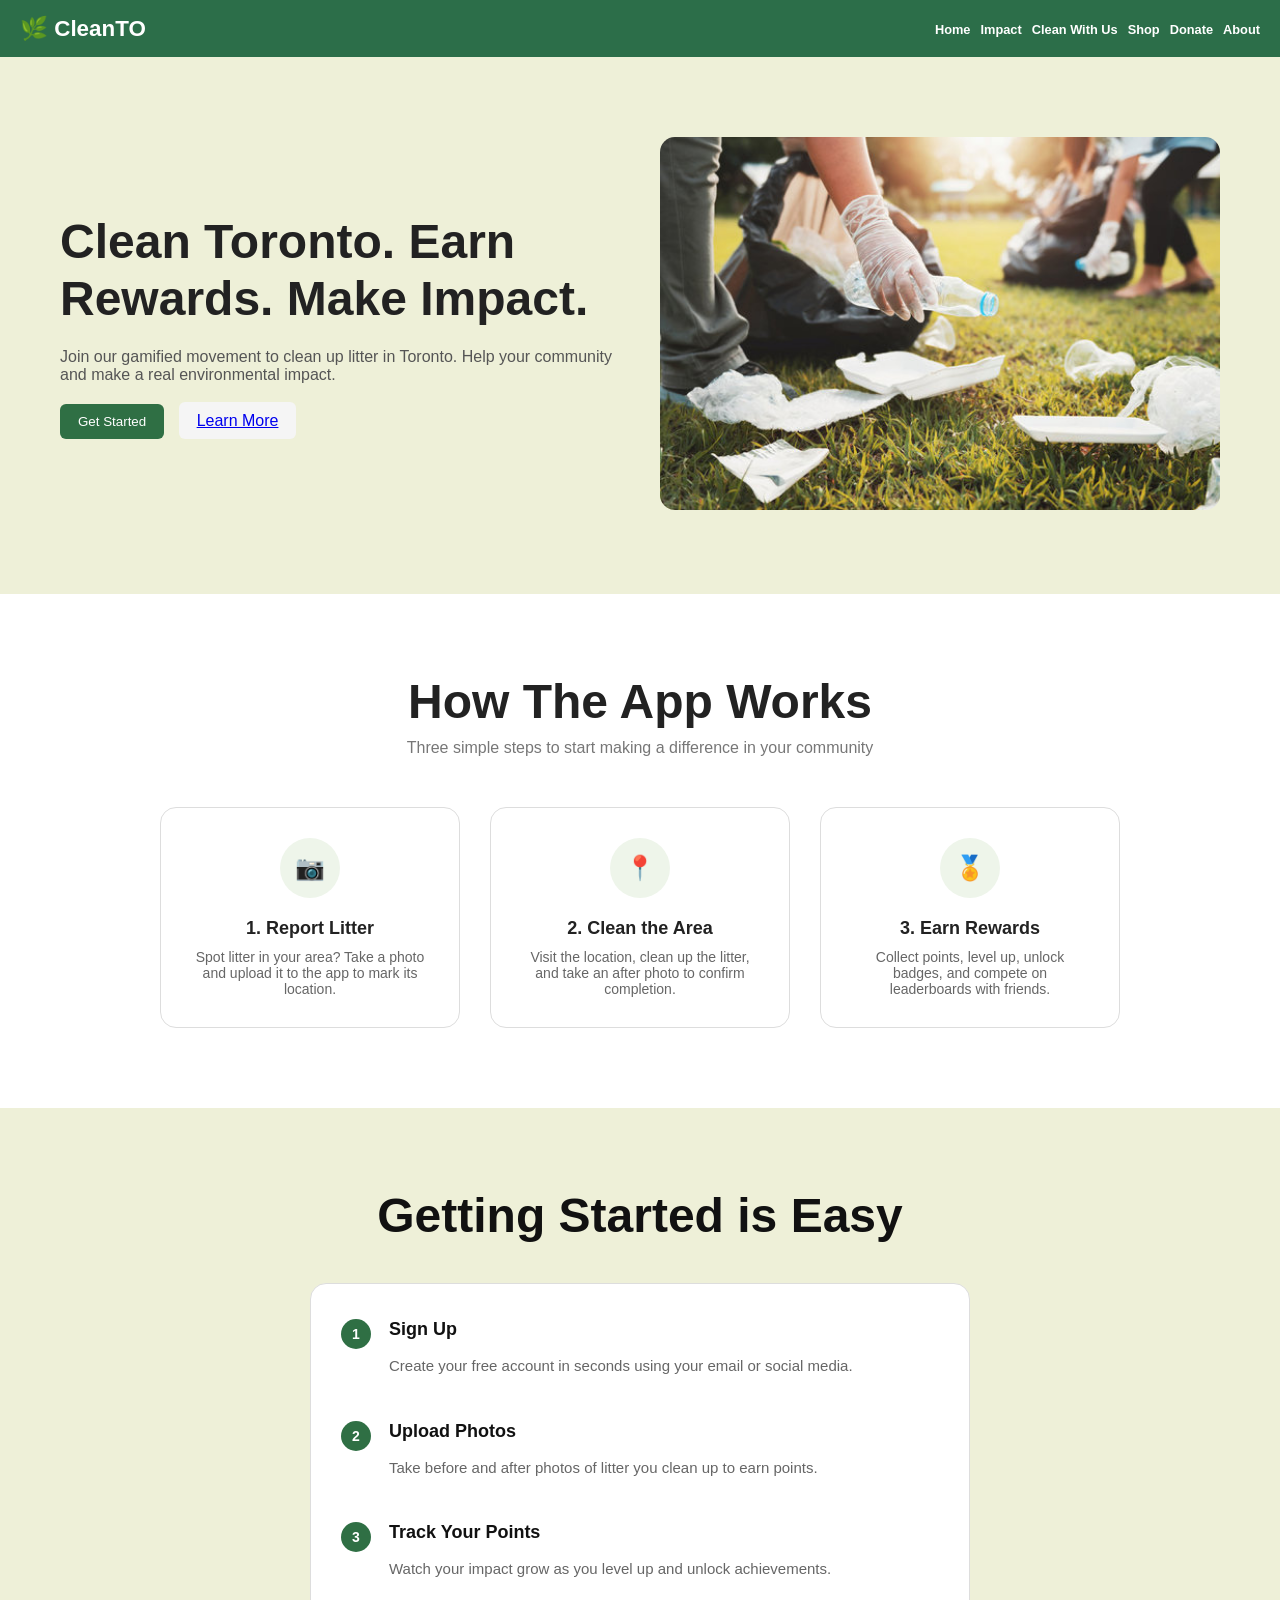
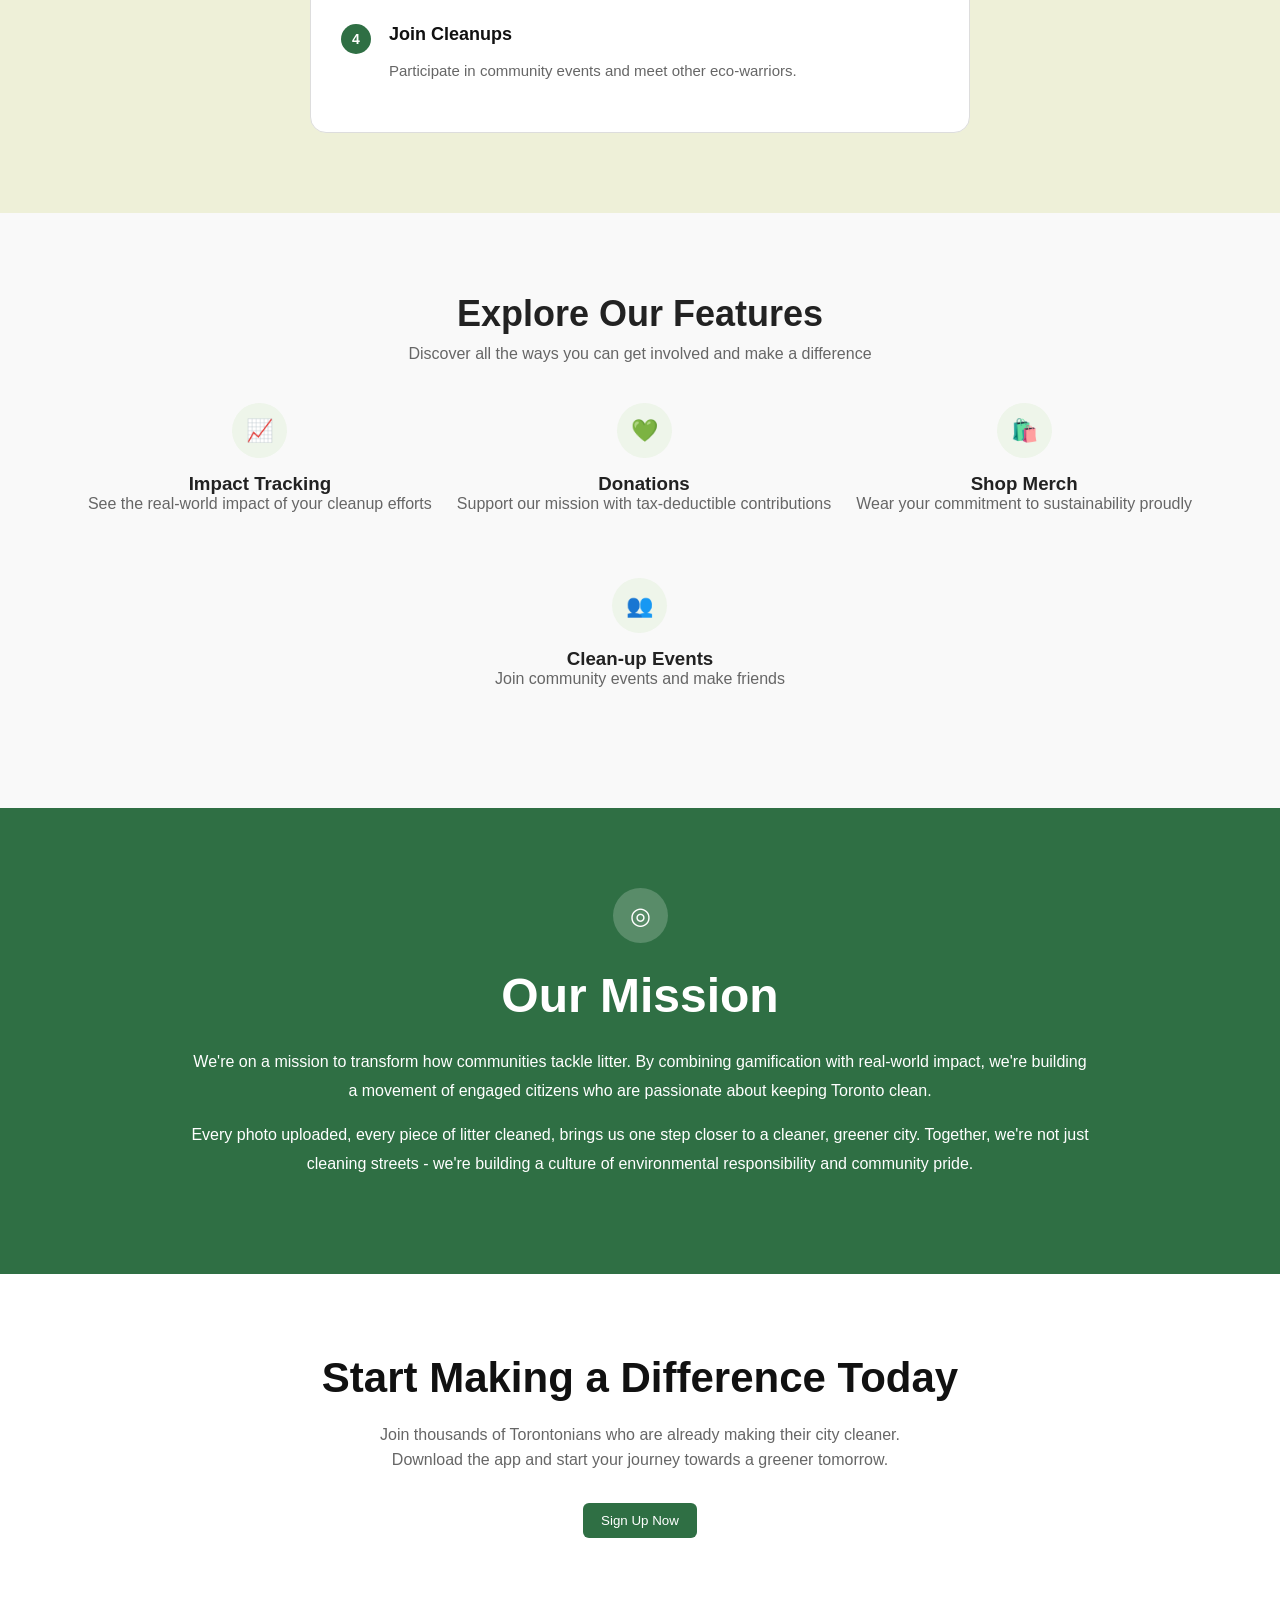
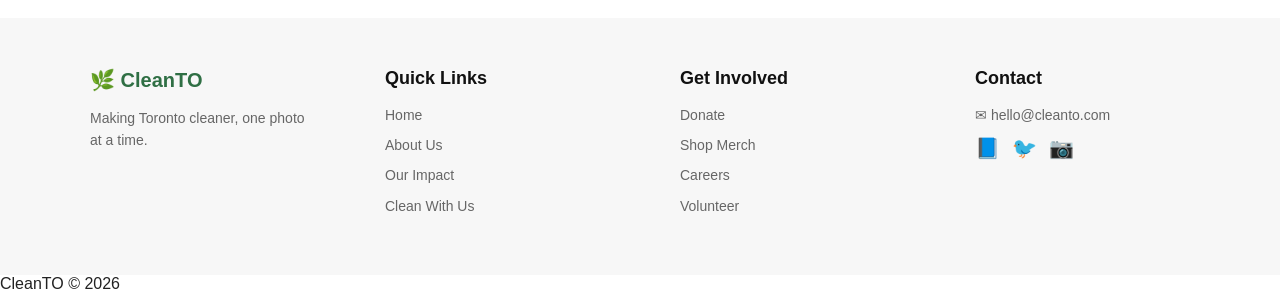
==== commit 45dbe795: "Add files via upload" ====
--- a/index.html
+++ b/index.html
@@ -37,7 +37,7 @@
       Help your community and make a real environmental impact.
     </p>
 
-    <a href="clean.html" class="btn-green">Get Started</a>
+    <button class="btn-green">Get Started</button>
     <a href="about.html" class="btn-light">Learn More</a>
   </div>
 
@@ -211,10 +211,9 @@
   <p>CleanTO © 2026</p>
 </div>
 
-<script src="script.js"></script>
-
-
-<!-- Signup Popup -->
+<script src="script.js">
+
+<!-- Signup Popup 
 <div id="signupModal" class="modal">
   <div class="modal-content">
     <span class="close">&times;</span>
@@ -230,6 +229,8 @@
 
     <p id="message"></p>
   </div>
-</div>
+</div>-->
+
+</script>
 </body>
 </html>
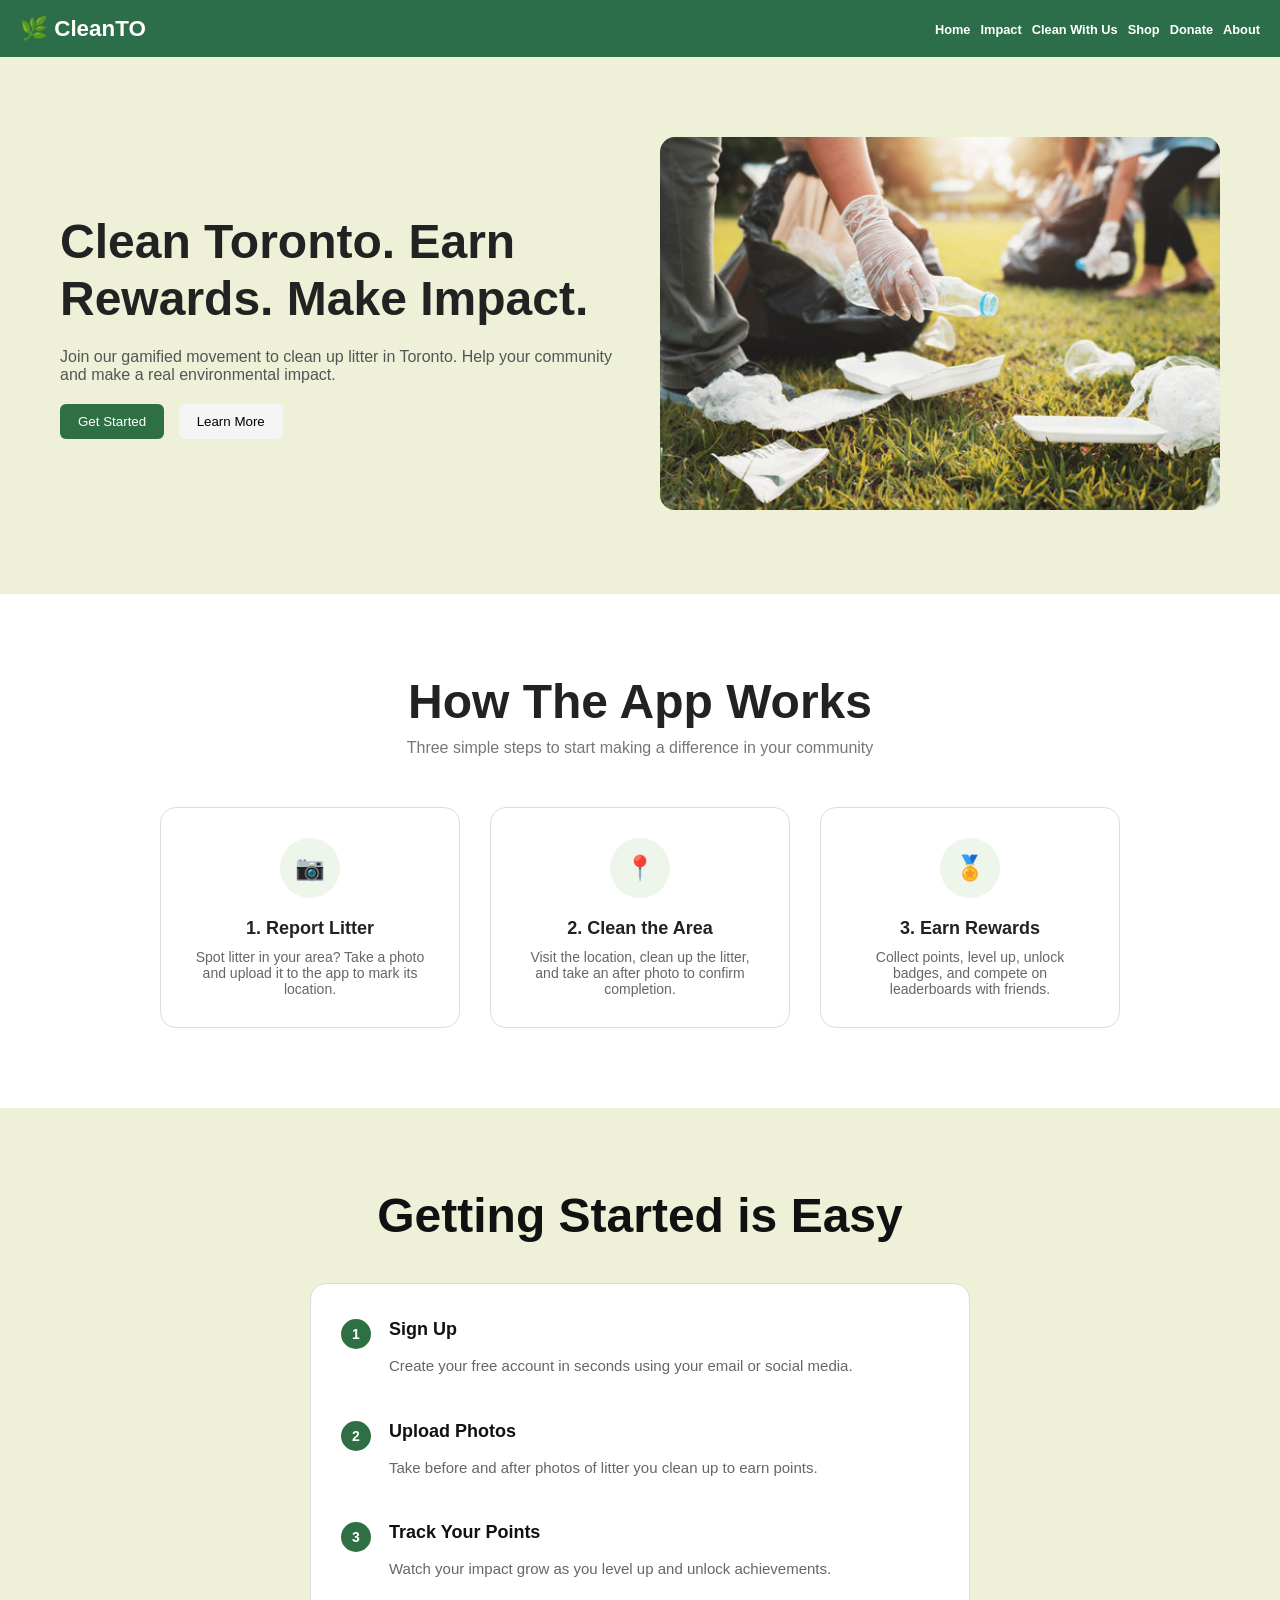
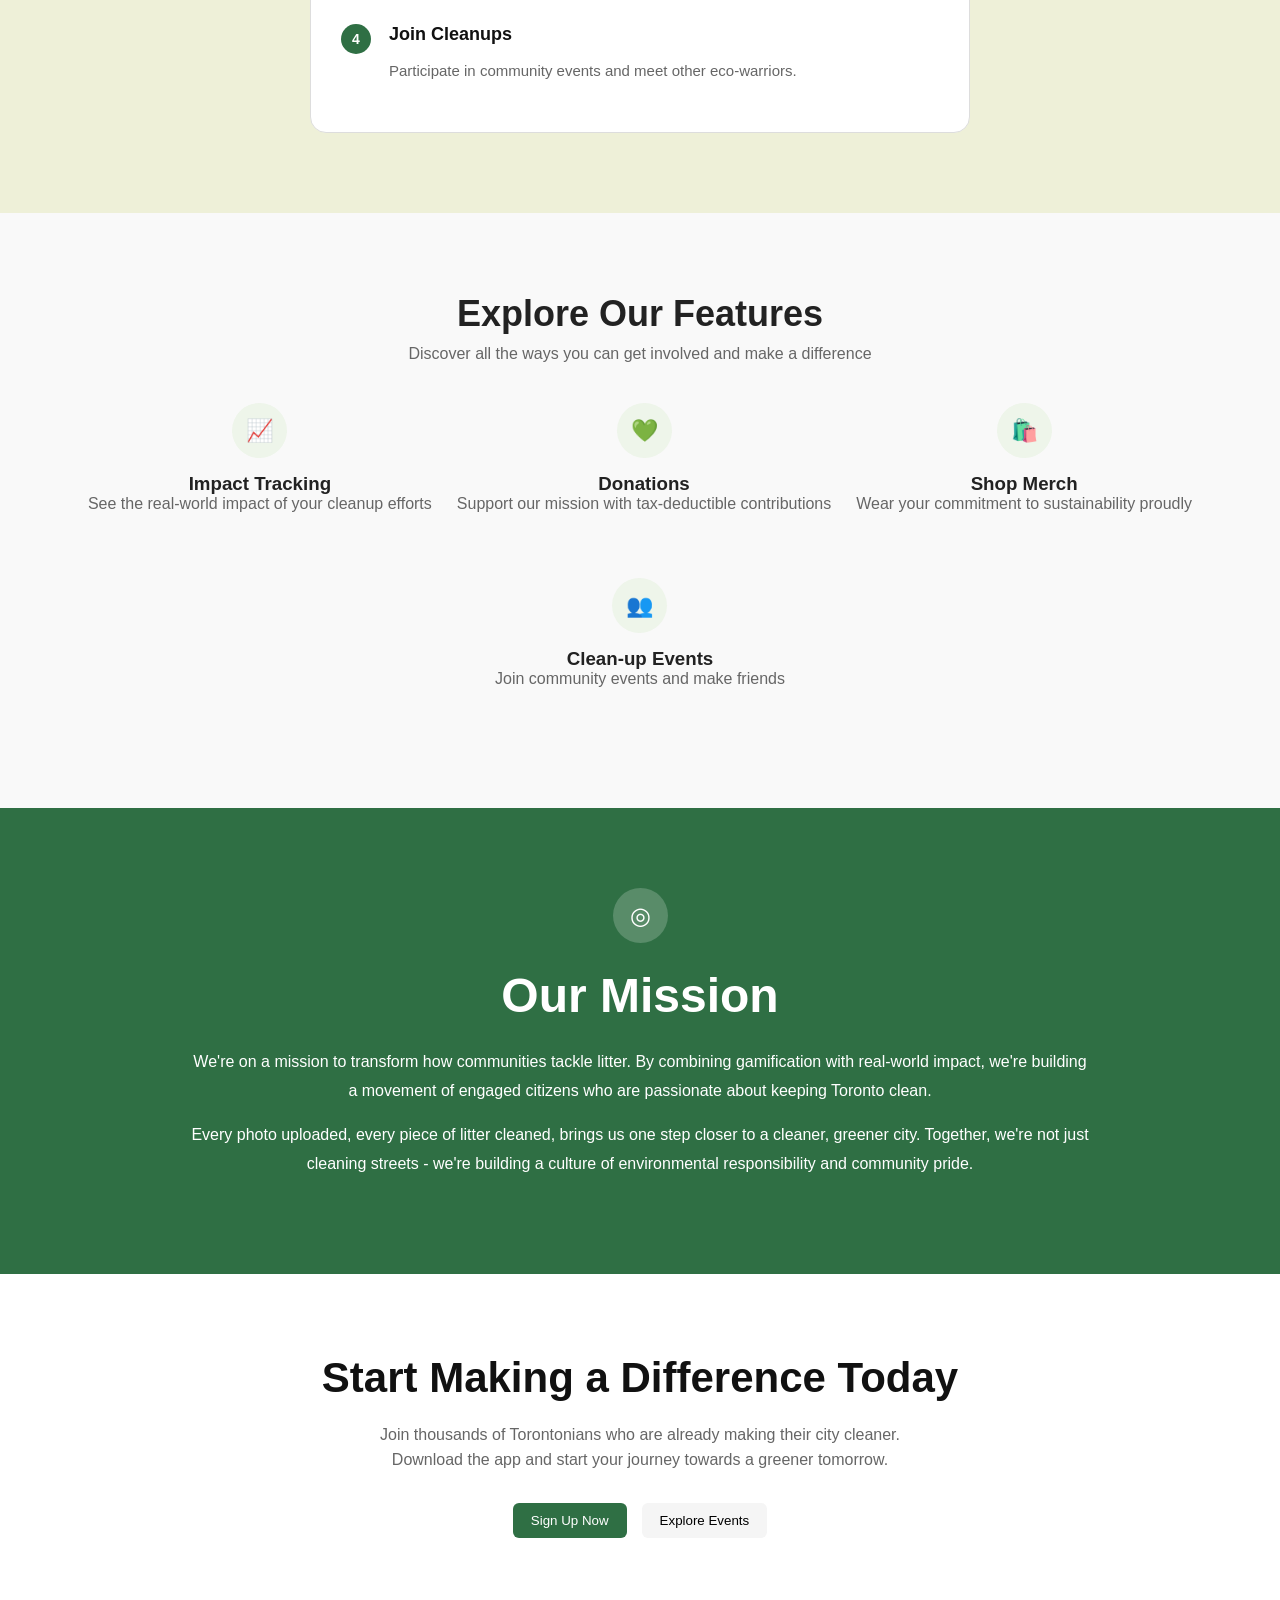
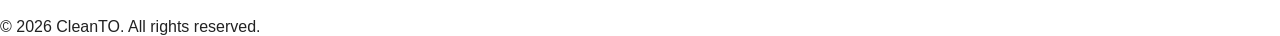
==== commit a5247352: "Add files via upload" ====
--- a/index.html
+++ b/index.html
@@ -1,13 +1,9 @@
 <!DOCTYPE html>
 <html>
 <head>
+  <meta charset="UTF-8">
+  <meta name="viewport" content="width=device-width, initial-scale=1.0">
   <title>CleanTO Homepage</title>
-<meta charset="utf-8" />
-<meta http-equiv="Content-type" content="text/html; charset=utf-8" />
-<meta name="viewport" content="width=device-width, initial-scale=1" />
-
-<meta name="keywords" content="HTML">
-
   <link rel="stylesheet" href="style.css">
 </head>
 
@@ -38,12 +34,12 @@
     </p>
 
     <button class="btn-green">Get Started</button>
-    <a href="about.html" class="btn-light">Learn More</a>
+    <button class="btn-light">Learn More</button>
   </div>
 
   <!-- Right side -->
   <div class="hero-image">
-    <img src="hero.jpg" alt="hero image">
+    <img src="images/hero.jpg" alt="hero image">
   </div>
 
 </div>
@@ -167,70 +163,20 @@
   </p>
 
   <div class="cta-buttons">
-    <button class="btn-green" id="openSignup">Sign Up Now</button>
+    <button class="btn-green">Sign Up Now</button>
+    <button class="btn-light">Explore Events</button>
   </div>
 </section>
 
-<footer id="footer">
-  <div class="footer-container">
-    <div class="footer-column">
-      <h3 class="footer-logo">🌿 CleanTO</h3>
-      <p>Making Toronto cleaner, one photo at a time.</p>
-    </div>
 
-    <div class="footer-column">
-      <h4>Quick Links</h4>
-      <p>Home</p>
-      <p>About Us</p>
-      <p>Our Impact</p>
-      <p>Clean With Us</p>
-    </div>
-
-    <div class="footer-column">
-      <h4>Get Involved</h4>
-      <p>Donate</p>
-      <p>Shop Merch</p>
-      <p>Careers</p>
-      <p>Volunteer</p>
-    </div>
-
-    <div class="footer-column">
-      <h4>Contact</h4>
-      <p>✉ hello@cleanto.com</p>
-      <div class="social-icons">
-        <span>📘</span>
-        <span>🐦</span>
-        <span>📷</span>
-      </div>
-    </div>
-  </div>
-</footer>
 
 <!-- Footer -->
-<div class="footer">
-  <p>CleanTO © 2026</p>
-</div>
+  <footer>
+      <p>&copy; 2026 CleanTO. All rights reserved.</p>
+  </footer>
 
-<script src="script.js">
 
-<!-- Signup Popup 
-<div id="signupModal" class="modal">
-  <div class="modal-content">
-    <span class="close">&times;</span>
-    <h2>Sign Up</h2>
+<script src="script.js"></script>
 
-    <form id="signupForm">
-      <input type="text" id="name" placeholder="Full Name"><br><br>
-      <input type="email" id="email" placeholder="Email"><br><br>
-      <input type="password" id="password" placeholder="Password"><br><br>
-
-      <button type="submit" class="btn-green">Submit</button>
-    </form>
-
-    <p id="message"></p>
-  </div>
-</div>-->
-
-</script>
 </body>
 </html>
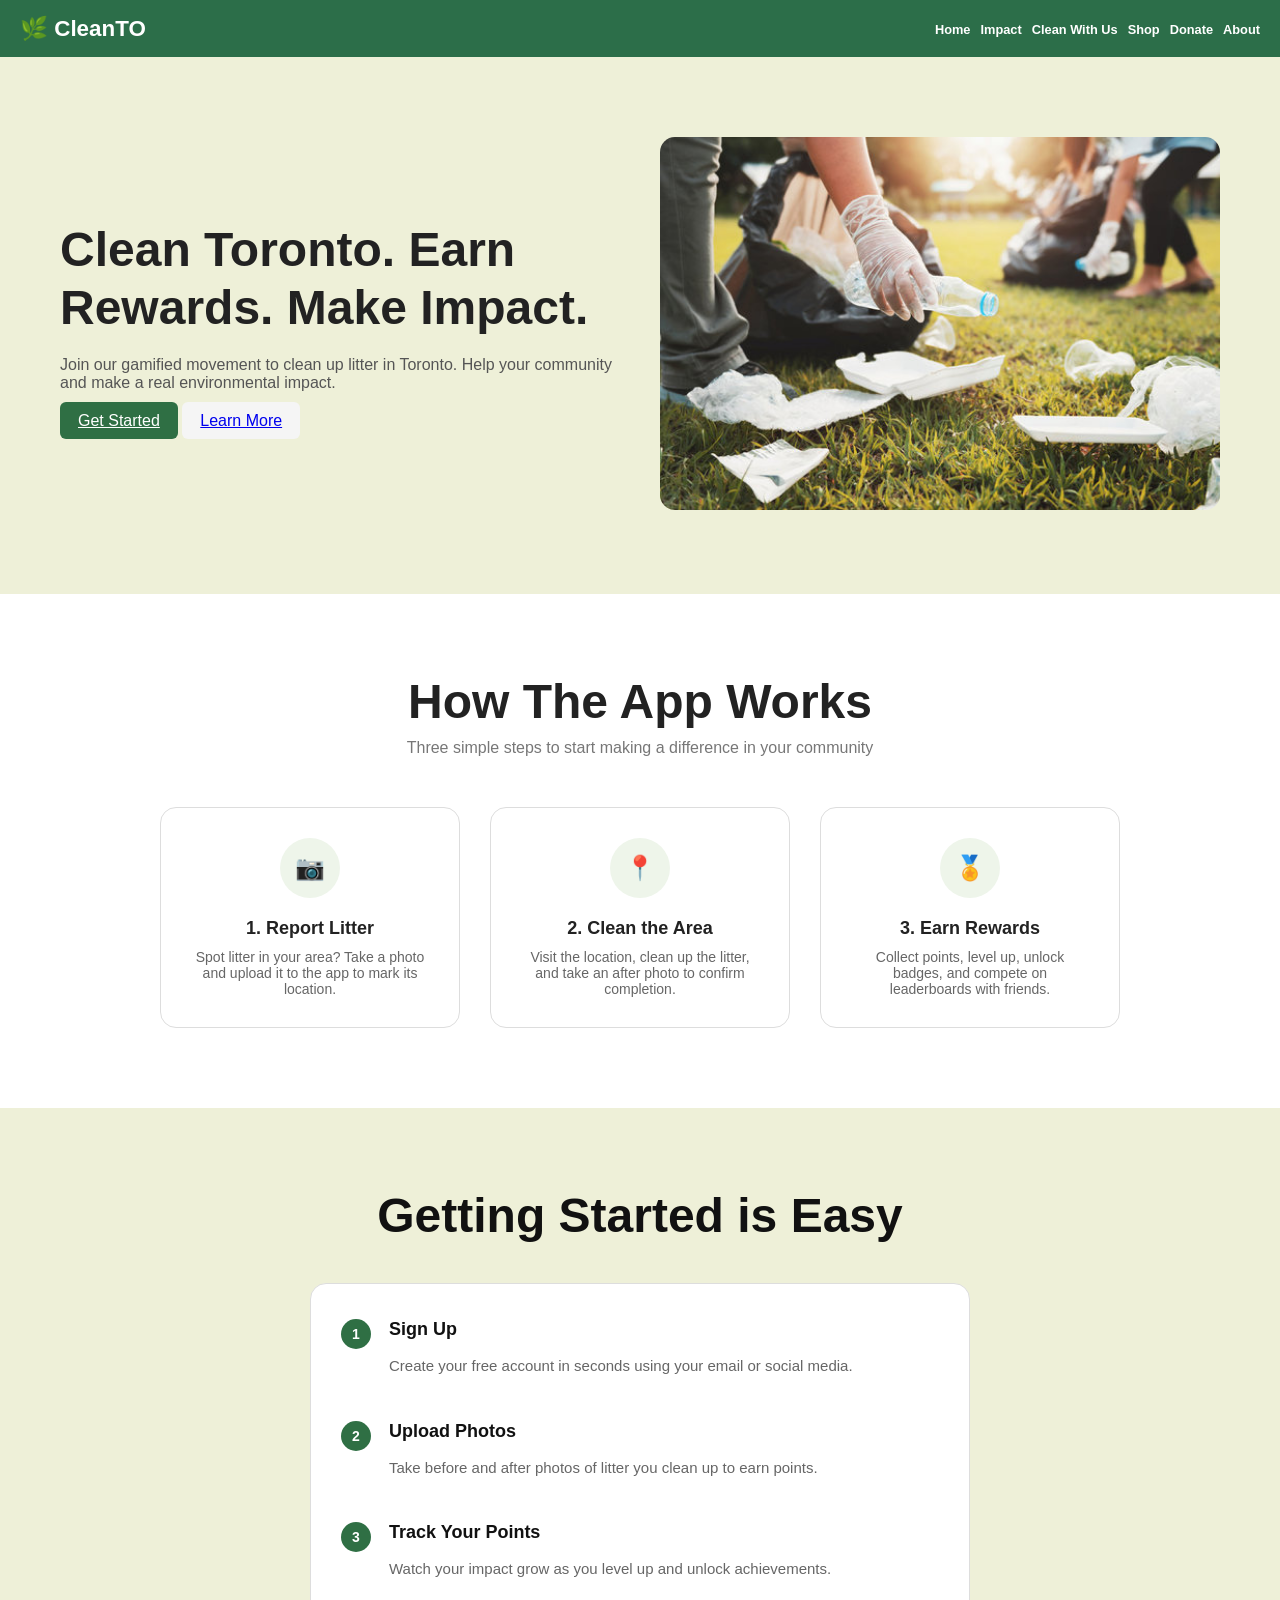
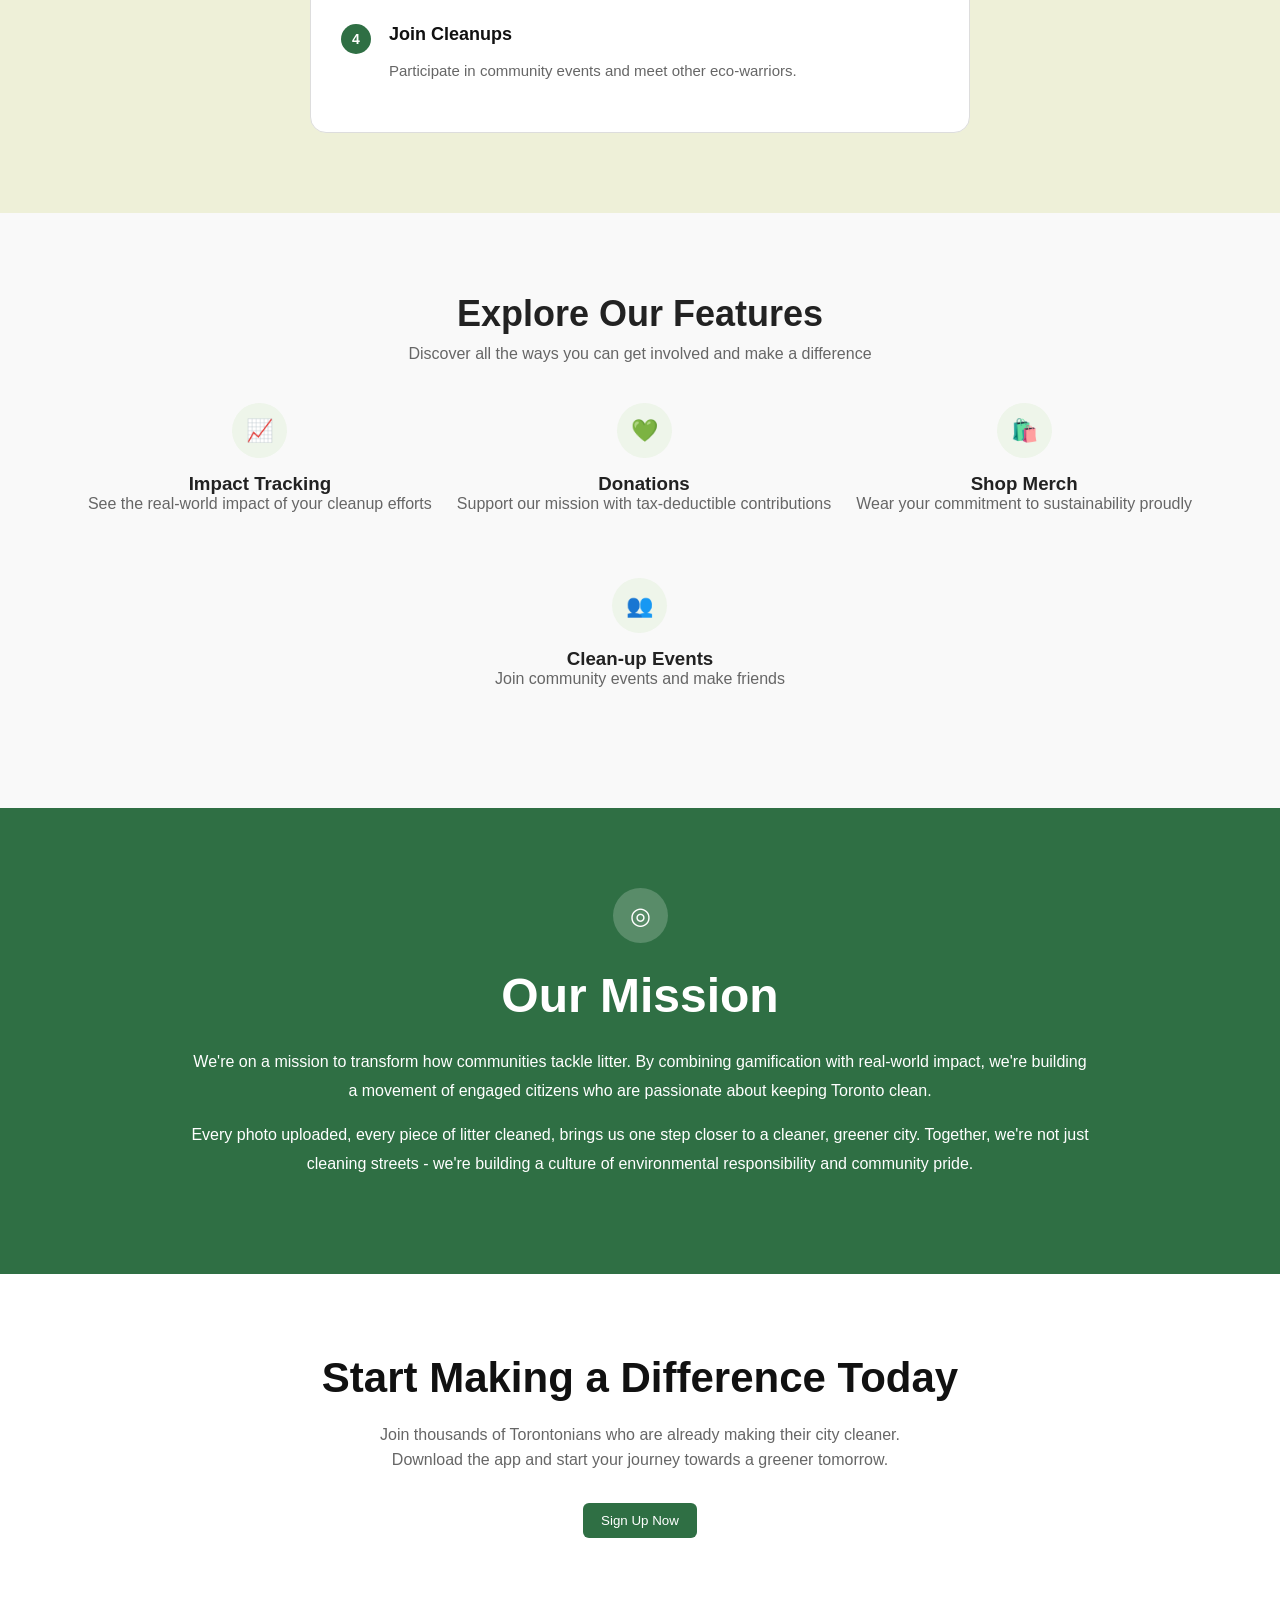
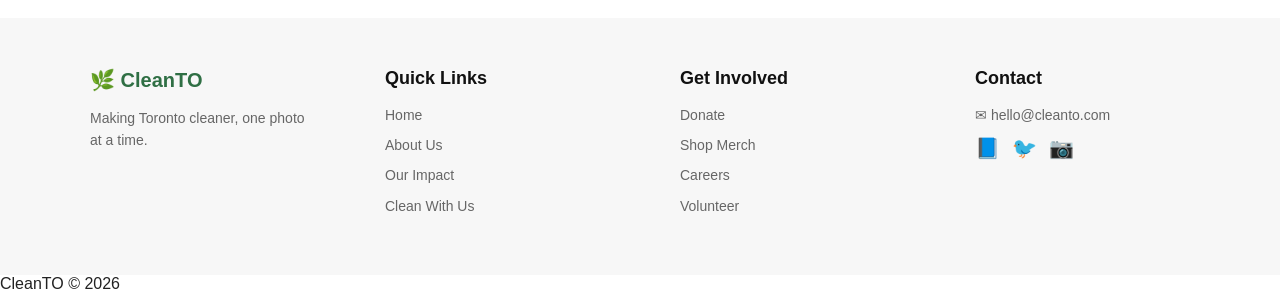
==== commit fc20b79d: "Add files via upload" ====
--- a/index.html
+++ b/index.html
@@ -1,9 +1,13 @@
 <!DOCTYPE html>
 <html>
 <head>
-  <meta charset="UTF-8">
-  <meta name="viewport" content="width=device-width, initial-scale=1.0">
   <title>CleanTO Homepage</title>
+<meta charset="utf-8" />
+<meta http-equiv="Content-type" content="text/html; charset=utf-8" />
+<meta name="viewport" content="width=device-width, initial-scale=1" />
+
+<meta name="keywords" content="HTML">
+
   <link rel="stylesheet" href="style.css">
 </head>
 
@@ -33,13 +37,13 @@
       Help your community and make a real environmental impact.
     </p>
 
-    <button class="btn-green">Get Started</button>
-    <button class="btn-light">Learn More</button>
+    <a href="clean.html" class="btn-green">Get Started</a>
+    <a href="about.html" class="btn-light">Learn More</a>
   </div>
 
   <!-- Right side -->
   <div class="hero-image">
-    <img src="images/hero.jpg" alt="hero image">
+    <img src="hero.jpg" alt="hero image">
   </div>
 
 </div>
@@ -163,20 +167,67 @@
   </p>
 
   <div class="cta-buttons">
-    <button class="btn-green">Sign Up Now</button>
-    <button class="btn-light">Explore Events</button>
-  </div>
-</section>
-
-
+    <button class="btn-green" id="openSignup">Sign Up Now</button>
+  </div>
+</section>
+
+<footer id="footer">
+  <div class="footer-container">
+    <div class="footer-column">
+      <h3 class="footer-logo">🌿 CleanTO</h3>
+      <p>Making Toronto cleaner, one photo at a time.</p>
+    </div>
+
+    <div class="footer-column">
+      <h4>Quick Links</h4>
+      <p>Home</p>
+      <p>About Us</p>
+      <p>Our Impact</p>
+      <p>Clean With Us</p>
+    </div>
+
+    <div class="footer-column">
+      <h4>Get Involved</h4>
+      <p>Donate</p>
+      <p>Shop Merch</p>
+      <p>Careers</p>
+      <p>Volunteer</p>
+    </div>
+
+    <div class="footer-column">
+      <h4>Contact</h4>
+      <p>✉ hello@cleanto.com</p>
+      <div class="social-icons">
+        <span>📘</span>
+        <span>🐦</span>
+        <span>📷</span>
+      </div>
+    </div>
+  </div>
+</footer>
 
 <!-- Footer -->
-  <footer>
-      <p>&copy; 2026 CleanTO. All rights reserved.</p>
-  </footer>
-
-
-<script src="script.js"></script>
-
+<div class="footer">
+  <p>CleanTO © 2026</p>
+</div>
+
+<script src="script.js">
+<!-- Signup Popup -->
+<div id="signupModal" class="modal">
+  <div class="modal-content">
+    <span class="close">&times;</span>
+    <h2>Sign Up</h2>
+
+    <form id="signupForm">
+      <input type="text" id="name" placeholder="Full Name"><br><br>
+      <input type="email" id="email" placeholder="Email"><br><br>
+
+      <button type="submit" class="btn-green">Submit</button>
+    </form>
+
+    <p id="message"></p>
+  </div>
+</div>
+</script>
 </body>
 </html>
